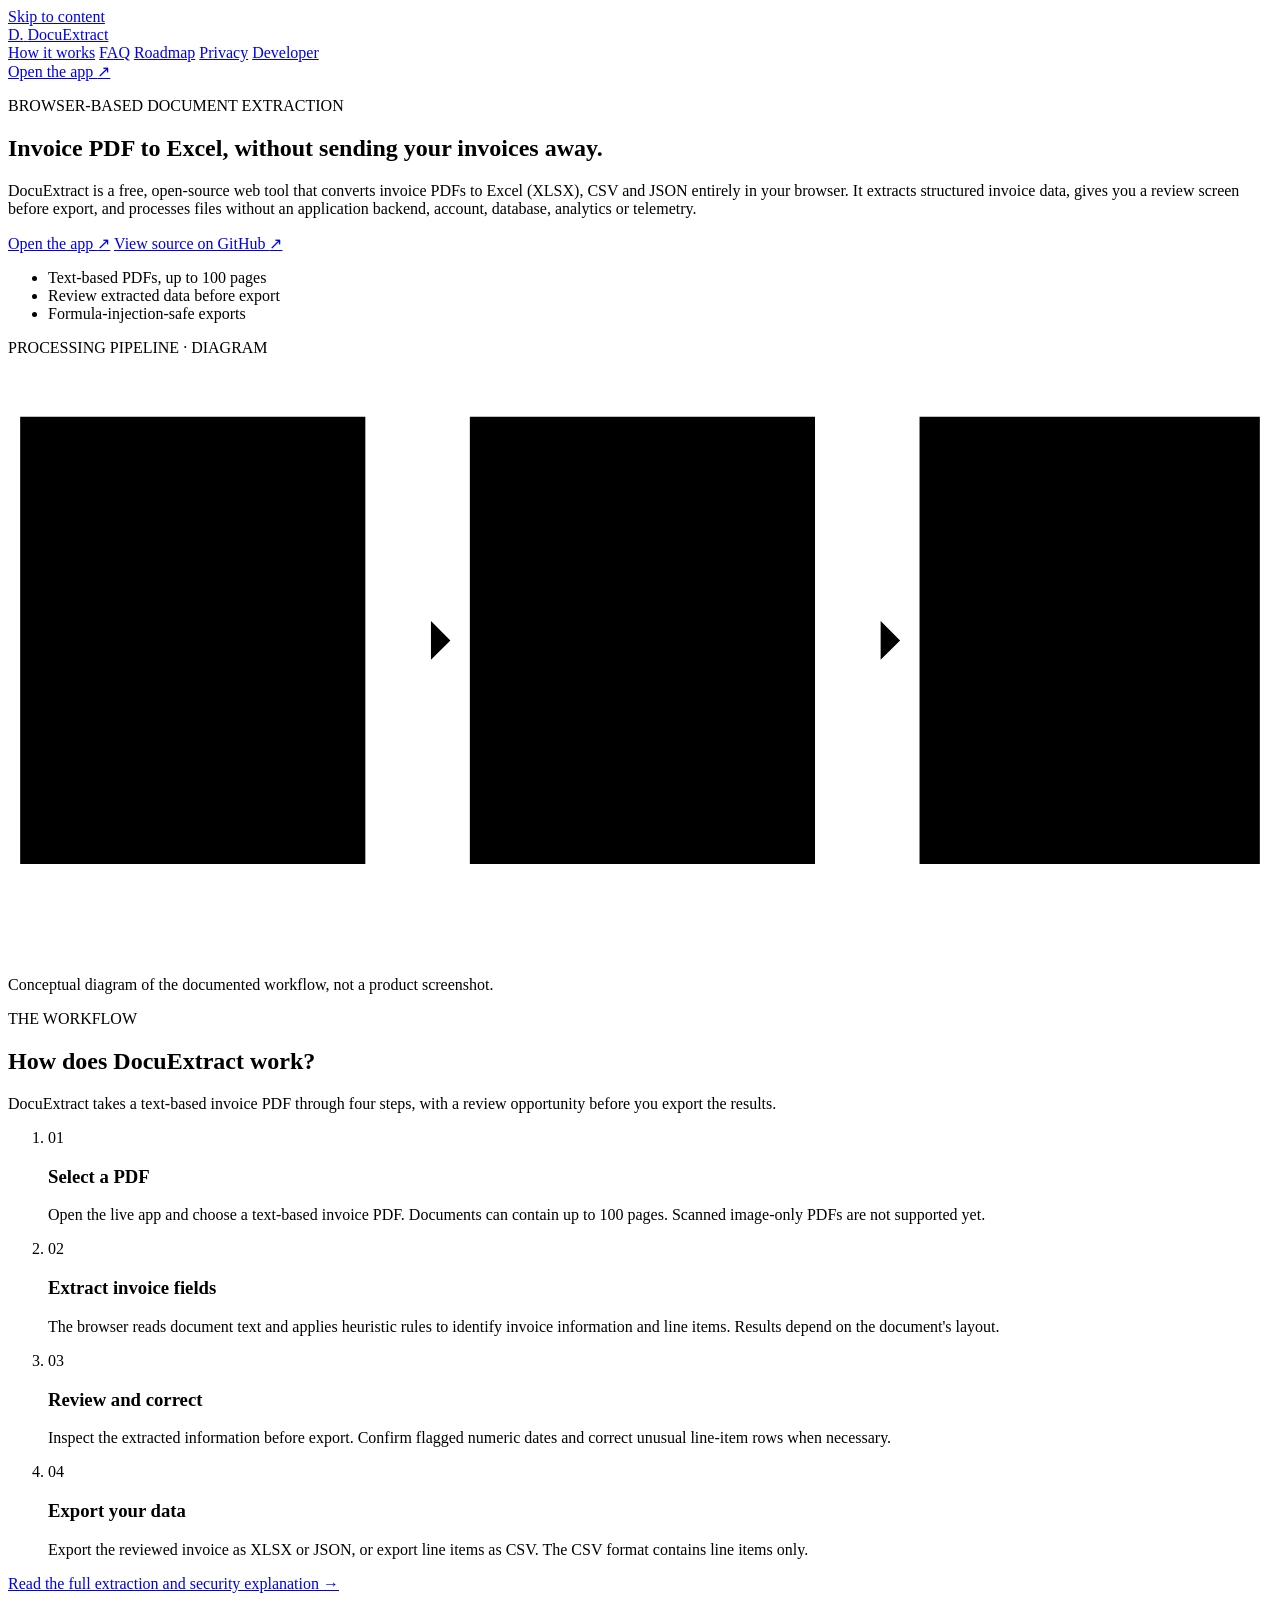
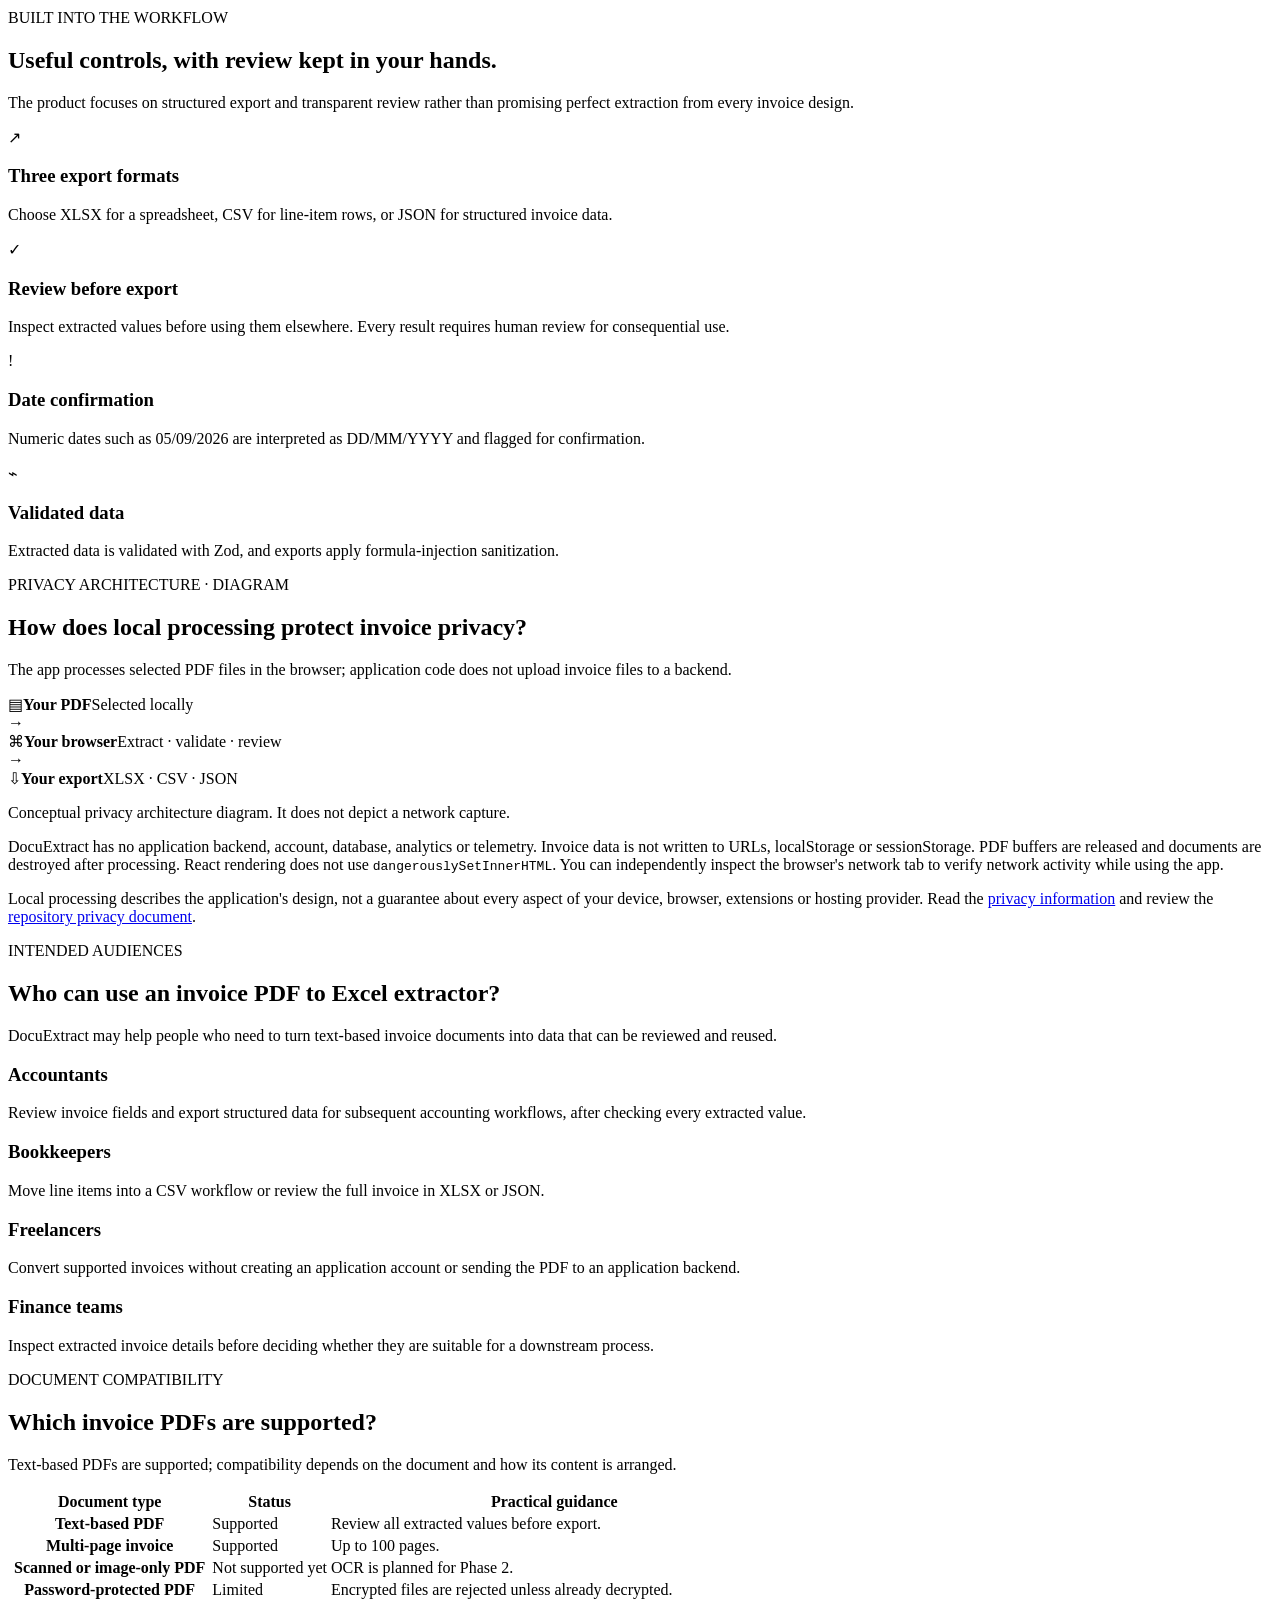
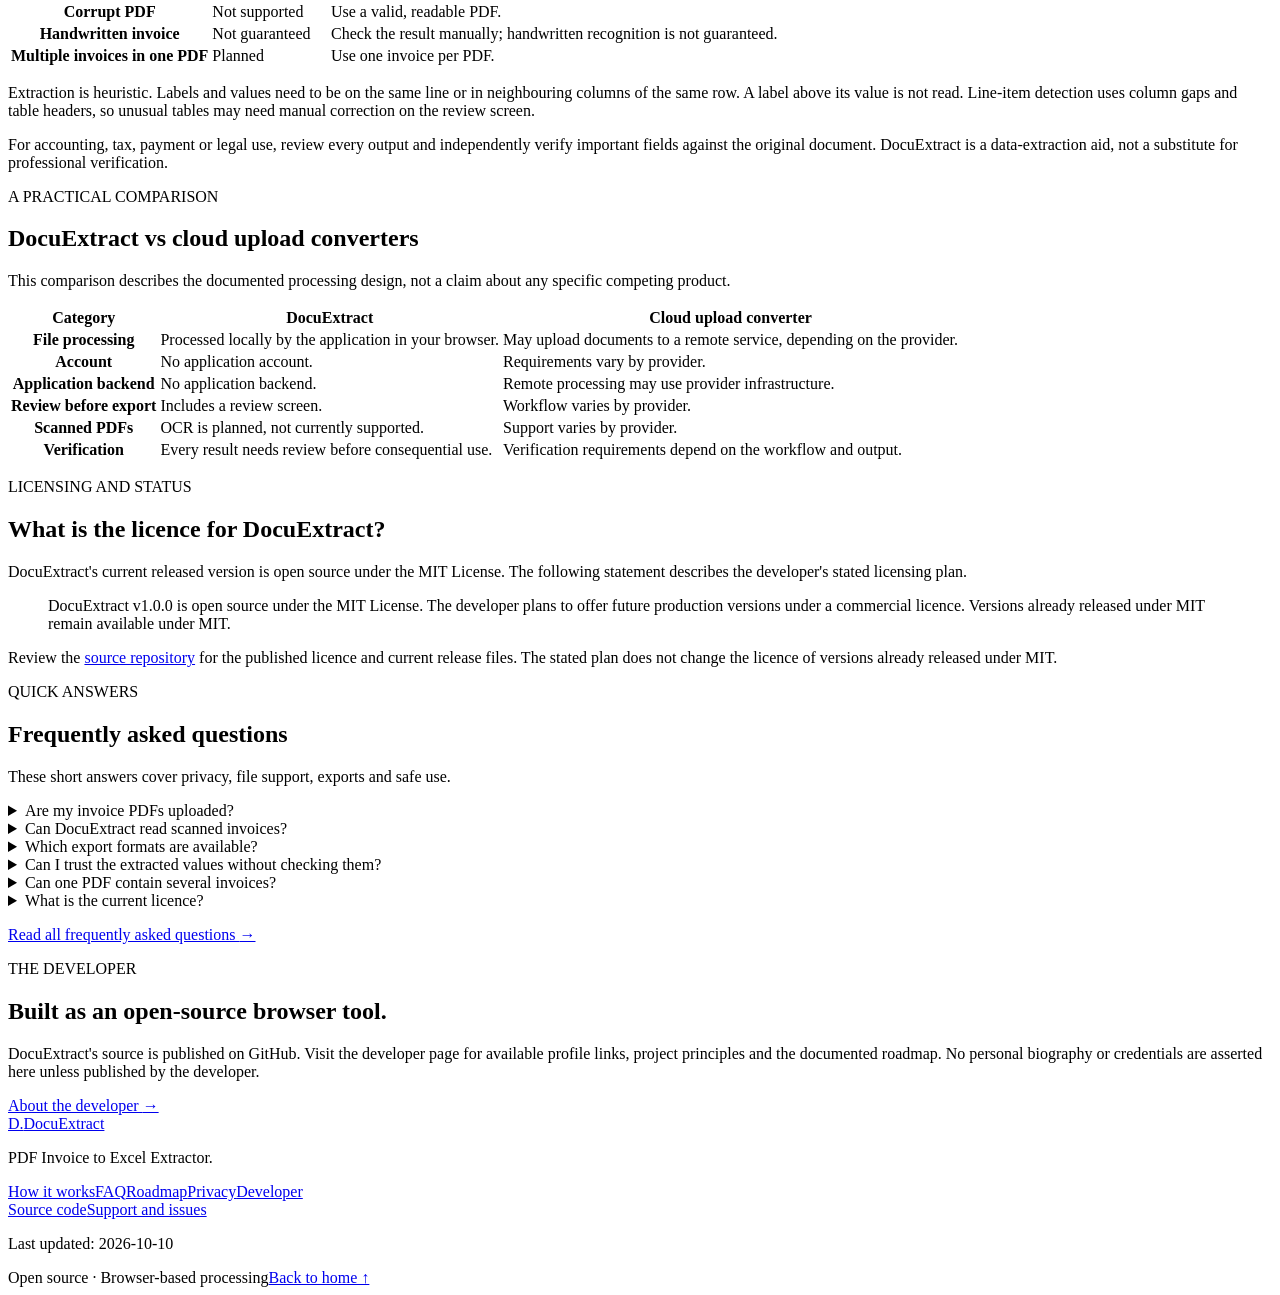
==== index.html @ b3dfef5c "Add index.html for DocuExtract web application This file contains the complete HTML structure for th" ====
<!doctype html>
<html lang="en">
<head>
  <meta charset="utf-8">
  <meta name="viewport" content="width=device-width, initial-scale=1">
  <title>Invoice PDF to Excel Converter | DocuExtract</title>
  <meta name="description" content="Convert invoice PDFs to XLSX, CSV and JSON privately in your browser. Review extracted data before export with DocuExtract.">
  <meta name="robots" content="index,follow,max-image-preview:large,max-snippet:-1">
  <meta name="theme-color" content="#F2EEE3" media="(prefers-color-scheme: light)">
  <meta name="theme-color" content="#1C1B19" media="(prefers-color-scheme: dark)">
  <meta name="referrer" content="strict-origin-when-cross-origin">
  <meta http-equiv="Content-Security-Policy" content="default-src 'none'; img-src 'self'; style-src 'self'; base-uri 'none'; form-action 'none'">
  <link rel="icon" type="image/svg+xml" href="./assets/logo.svg">
  <link rel="stylesheet" href="./assets/styles.css">
  <link rel="canonical" href="https://manayab.github.io/DocuExtract.tech/">
  <meta property="og:type" content="website">
  <meta property="og:title" content="Invoice PDF to Excel Converter | DocuExtract">
  <meta property="og:description" content="Convert invoice PDFs to XLSX, CSV and JSON privately in your browser. Review extracted data before export with DocuExtract.">
  <meta property="og:url" content="https://manayab.github.io/DocuExtract.tech/">
  <meta property="og:image" content="https://manayab.github.io/DocuExtract.tech/assets/social-preview.png">
  <meta property="og:image:width" content="1280">
  <meta property="og:image:height" content="640">
  <meta property="og:image:alt" content="DocuExtract, a browser-based PDF invoice to Excel extractor">
  <meta property="og:site_name" content="DocuExtract">
  <meta property="og:locale" content="en">
  <meta name="twitter:card" content="summary_large_image">
  <meta name="twitter:title" content="Invoice PDF to Excel Converter | DocuExtract">
  <meta name="twitter:description" content="Convert invoice PDFs to XLSX, CSV and JSON privately in your browser. Review extracted data before export with DocuExtract.">
  <meta name="twitter:image" content="https://manayab.github.io/DocuExtract.tech/assets/social-preview.png">
  <meta name="twitter:image:alt" content="DocuExtract, a browser-based PDF invoice to Excel extractor">
  <script type="application/ld+json">
  {
    "@context": "https://schema.org",
    "@graph": [
      {
        "@type": "WebSite",
        "@id": "https://manayab.github.io/DocuExtract.tech/#website",
        "url": "https://manayab.github.io/DocuExtract.tech/",
        "name": "DocuExtract",
        "inLanguage": "en"
      },
      {
        "@type": "WebPage",
        "@id": "https://manayab.github.io/DocuExtract.tech/#webpage",
        "url": "https://manayab.github.io/DocuExtract.tech/",
        "name": "Invoice PDF to Excel Converter | DocuExtract",
        "description": "Convert invoice PDFs to XLSX, CSV and JSON privately in your browser. Review extracted data before export with DocuExtract.",
        "isPartOf": {"@id": "https://manayab.github.io/DocuExtract.tech/#website"},
        "about": {"@id": "https://manayab.github.io/DocuExtract.tech/#software"},
        "breadcrumb": {"@id": "https://manayab.github.io/DocuExtract.tech/#breadcrumbs"},
        "dateModified": "2026-10-10",
        "inLanguage": "en"
      },
      {
        "@type": "BreadcrumbList",
        "@id": "https://manayab.github.io/DocuExtract.tech/#breadcrumbs",
        "itemListElement": [
          {"@type": "ListItem", "position": 1, "name": "Home", "item": "https://manayab.github.io/DocuExtract.tech/"}
        ]
      },
      {
        "@type": "SoftwareApplication",
        "@id": "https://manayab.github.io/DocuExtract.tech/#software",
        "name": "DocuExtract",
        "description": "PDF Invoice to Excel Extractor. Converts invoice PDFs into structured XLSX, CSV and JSON entirely in the browser.",
        "url": "https://manayab.github.io/DocuExtract/",
        "applicationCategory": "BusinessApplication",
        "operatingSystem": "Any",
        "softwareVersion": "1.0.0",
        "license": "https://opensource.org/license/mit/",
        "isAccessibleForFree": true,
        "featureList": [
          "XLSX, CSV and JSON export",
          "Review screen before export",
          "Date-confirmation flags",
          "Zod-validated data",
          "Formula-injection sanitization on exports",
          "Local browser processing without application uploads"
        ]
      }
    ]
  }
  </script>
</head>
<body>
  <a class="skip-link" href="#main">Skip to content</a>
  <header class="site-header">
    <div class="container header-inner">
      <a class="wordmark" href="./" aria-label="DocuExtract home">
        <span class="brand-mark" aria-hidden="true">D.</span>
        <span>DocuExtract</span>
      </a>
      <nav class="main-nav" aria-label="Main navigation">
        <a href="./how-it-works/">How it works</a>
        <a href="./faq/">FAQ</a>
        <a href="./roadmap/">Roadmap</a>
        <a href="./privacy/">Privacy</a>
        <a href="./developer/">Developer</a>
      </nav>
      <a class="button button-small" href="https://manayab.github.io/DocuExtract/" rel="noopener">Open the app <span aria-hidden="true">↗</span></a>
    </div>
  </header>

  <main id="main">
    <section class="hero container">
      <div class="hero-copy">
        <p class="eyebrow">BROWSER-BASED DOCUMENT EXTRACTION</p>
        <h1>Invoice PDF to Excel, without sending your invoices away.</h1>
        <p class="answer-first">DocuExtract is a free, open-source web tool that converts invoice PDFs to Excel (XLSX), CSV and JSON entirely in your browser. It extracts structured invoice data, gives you a review screen before export, and processes files without an application backend, account, database, analytics or telemetry.</p>
        <div class="hero-actions">
          <a class="button" href="https://manayab.github.io/DocuExtract/" rel="noopener">Open the app <span aria-hidden="true">↗</span></a>
          <a class="button button-secondary" href="https://github.com/MANayab/DocuExtract" rel="noopener">View source on GitHub <span aria-hidden="true">↗</span></a>
        </div>
        <ul class="proof-list">
          <li>Text-based PDFs, up to 100 pages</li>
          <li>Review extracted data before export</li>
          <li>Formula-injection-safe exports</li>
        </ul>
      </div>
      <div class="hero-visual">
        <p class="eyebrow">PROCESSING PIPELINE · DIAGRAM</p>
        <svg class="pipeline-diagram" viewBox="0 0 520 240" role="img" aria-labelledby="pipeline-title pipeline-desc">
          <title id="pipeline-title">DocuExtract processing pipeline diagram</title>
          <desc id="pipeline-desc">A document enters local browser processing, moves through extraction and review, and produces XLSX, CSV or JSON files.</desc>
          <rect class="diagram-panel" x="5" y="18" width="142" height="184"/>
          <path class="diagram-page" d="M39 48h53l20 20v78H39z"/>
          <path class="diagram-fold" d="M92 48v21h20"/>
          <path class="diagram-line" d="M51 88h49M51 101h49M51 114h36M51 127h43"/>
          <text class="diagram-label" x="76" y="176" text-anchor="middle">PDF input</text>
          <path class="diagram-arrow" d="M153 110h29m-8-8 8 8-8 8"/>
          <rect class="diagram-panel" x="190" y="18" width="142" height="184"/>
          <rect class="diagram-window" x="210" y="49" width="102" height="72"/>
          <path class="diagram-scan" d="M214 83h94"/>
          <path class="diagram-cell" d="M220 60h18v13h-18zM245 60h18v13h-18zM270 60h18v13h-18zM220 91h18v13h-18zM245 91h18v13h-18zM270 91h18v13h-18z"/>
          <text class="diagram-label" x="261" y="151" text-anchor="middle">Browser extraction</text>
          <text class="diagram-small" x="261" y="169" text-anchor="middle">Review before export</text>
          <path class="diagram-arrow" d="M338 110h29m-8-8 8 8-8 8"/>
          <rect class="diagram-panel" x="375" y="18" width="140" height="184"/>
          <rect class="diagram-sheet" x="396" y="51" width="98" height="72"/>
          <path class="diagram-grid" d="M396 75h98M396 99h98M429 51v72M462 51v72"/>
          <text class="diagram-label" x="445" y="151" text-anchor="middle">Export</text>
          <text class="diagram-small" x="445" y="169" text-anchor="middle">XLSX · CSV · JSON</text>
        </svg>
        <p class="diagram-note">Conceptual diagram of the documented workflow, not a product screenshot.</p>
      </div>
    </section>

    <section class="section container" id="how-it-works">
      <div class="section-heading">
        <p class="eyebrow">THE WORKFLOW</p>
        <h2>How does DocuExtract work?</h2>
        <p>DocuExtract takes a text-based invoice PDF through four steps, with a review opportunity before you export the results.</p>
      </div>
      <ol class="steps">
        <li><span class="step-number">01</span><h3>Select a PDF</h3><p>Open the live app and choose a text-based invoice PDF. Documents can contain up to 100 pages. Scanned image-only PDFs are not supported yet.</p></li>
        <li><span class="step-number">02</span><h3>Extract invoice fields</h3><p>The browser reads document text and applies heuristic rules to identify invoice information and line items. Results depend on the document's layout.</p></li>
        <li><span class="step-number">03</span><h3>Review and correct</h3><p>Inspect the extracted information before export. Confirm flagged numeric dates and correct unusual line-item rows when necessary.</p></li>
        <li><span class="step-number">04</span><h3>Export your data</h3><p>Export the reviewed invoice as XLSX or JSON, or export line items as CSV. The CSV format contains line items only.</p></li>
      </ol>
      <p><a class="text-link" href="./how-it-works/">Read the full extraction and security explanation <span aria-hidden="true">→</span></a></p>
    </section>

    <section class="section section-tint">
      <div class="container">
        <div class="section-heading">
          <p class="eyebrow">BUILT INTO THE WORKFLOW</p>
          <h2>Useful controls, with review kept in your hands.</h2>
          <p>The product focuses on structured export and transparent review rather than promising perfect extraction from every invoice design.</p>
        </div>
        <div class="feature-grid">
          <article class="feature-card"><span class="feature-symbol" aria-hidden="true">↗</span><h3>Three export formats</h3><p>Choose XLSX for a spreadsheet, CSV for line-item rows, or JSON for structured invoice data.</p></article>
          <article class="feature-card"><span class="feature-symbol" aria-hidden="true">✓</span><h3>Review before export</h3><p>Inspect extracted values before using them elsewhere. Every result requires human review for consequential use.</p></article>
          <article class="feature-card"><span class="feature-symbol" aria-hidden="true">!</span><h3>Date confirmation</h3><p>Numeric dates such as 05/09/2026 are interpreted as DD/MM/YYYY and flagged for confirmation.</p></article>
          <article class="feature-card"><span class="feature-symbol" aria-hidden="true">⌁</span><h3>Validated data</h3><p>Extracted data is validated with Zod, and exports apply formula-injection sanitization.</p></article>
        </div>
      </div>
    </section>

    <section class="section container" id="privacy-design">
      <div class="section-heading">
        <p class="eyebrow">PRIVACY ARCHITECTURE · DIAGRAM</p>
        <h2>How does local processing protect invoice privacy?</h2>
        <p>The app processes selected PDF files in the browser; application code does not upload invoice files to a backend.</p>
      </div>
      <div class="privacy-diagram">
        <div class="privacy-node"><span class="node-icon" aria-hidden="true">▤</span><strong>Your PDF</strong><span>Selected locally</span></div>
        <span class="privacy-connector" aria-hidden="true">→</span>
        <div class="privacy-node privacy-node-main"><span class="node-icon" aria-hidden="true">⌘</span><strong>Your browser</strong><span>Extract · validate · review</span></div>
        <span class="privacy-connector" aria-hidden="true">→</span>
        <div class="privacy-node"><span class="node-icon" aria-hidden="true">⇩</span><strong>Your export</strong><span>XLSX · CSV · JSON</span></div>
      </div>
      <p class="diagram-note">Conceptual privacy architecture diagram. It does not depict a network capture.</p>
      <p>DocuExtract has no application backend, account, database, analytics or telemetry. Invoice data is not written to URLs, localStorage or sessionStorage. PDF buffers are released and documents are destroyed after processing. React rendering does not use <code>dangerouslySetInnerHTML</code>. You can independently inspect the browser's network tab to verify network activity while using the app.</p>
      <p>Local processing describes the application's design, not a guarantee about every aspect of your device, browser, extensions or hosting provider. Read the <a href="./privacy/">privacy information</a> and review the <a href="https://github.com/MANayab/DocuExtract/blob/main/PRIVACY.md" rel="noopener">repository privacy document</a>.</p>
    </section>

    <section class="section section-tint">
      <div class="container">
        <div class="section-heading">
          <p class="eyebrow">INTENDED AUDIENCES</p>
          <h2>Who can use an invoice PDF to Excel extractor?</h2>
          <p>DocuExtract may help people who need to turn text-based invoice documents into data that can be reviewed and reused.</p>
        </div>
        <div class="audience-grid">
          <article><h3>Accountants</h3><p>Review invoice fields and export structured data for subsequent accounting workflows, after checking every extracted value.</p></article>
          <article><h3>Bookkeepers</h3><p>Move line items into a CSV workflow or review the full invoice in XLSX or JSON.</p></article>
          <article><h3>Freelancers</h3><p>Convert supported invoices without creating an application account or sending the PDF to an application backend.</p></article>
          <article><h3>Finance teams</h3><p>Inspect extracted invoice details before deciding whether they are suitable for a downstream process.</p></article>
        </div>
      </div>
    </section>

    <section class="section container">
      <div class="section-heading">
        <p class="eyebrow">DOCUMENT COMPATIBILITY</p>
        <h2>Which invoice PDFs are supported?</h2>
        <p>Text-based PDFs are supported; compatibility depends on the document and how its content is arranged.</p>
      </div>
      <div class="table-wrap">
        <table>
          <thead><tr><th scope="col">Document type</th><th scope="col">Status</th><th scope="col">Practical guidance</th></tr></thead>
          <tbody>
            <tr><th scope="row">Text-based PDF</th><td><span class="status status-yes">Supported</span></td><td>Review all extracted values before export.</td></tr>
            <tr><th scope="row">Multi-page invoice</th><td><span class="status status-yes">Supported</span></td><td>Up to 100 pages.</td></tr>
            <tr><th scope="row">Scanned or image-only PDF</th><td><span class="status status-planned">Not supported yet</span></td><td>OCR is planned for Phase 2.</td></tr>
            <tr><th scope="row">Password-protected PDF</th><td><span class="status status-limited">Limited</span></td><td>Encrypted files are rejected unless already decrypted.</td></tr>
            <tr><th scope="row">Corrupt PDF</th><td><span class="status status-no">Not supported</span></td><td>Use a valid, readable PDF.</td></tr>
            <tr><th scope="row">Handwritten invoice</th><td><span class="status status-limited">Not guaranteed</span></td><td>Check the result manually; handwritten recognition is not guaranteed.</td></tr>
            <tr><th scope="row">Multiple invoices in one PDF</th><td><span class="status status-planned">Planned</span></td><td>Use one invoice per PDF.</td></tr>
          </tbody>
        </table>
      </div>
      <p>Extraction is heuristic. Labels and values need to be on the same line or in neighbouring columns of the same row. A label above its value is not read. Line-item detection uses column gaps and table headers, so unusual tables may need manual correction on the review screen.</p>
      <p>For accounting, tax, payment or legal use, review every output and independently verify important fields against the original document. DocuExtract is a data-extraction aid, not a substitute for professional verification.</p>
    </section>

    <section class="section container">
      <div class="section-heading">
        <p class="eyebrow">A PRACTICAL COMPARISON</p>
        <h2>DocuExtract vs cloud upload converters</h2>
        <p>This comparison describes the documented processing design, not a claim about any specific competing product.</p>
      </div>
      <div class="table-wrap">
        <table>
          <thead><tr><th scope="col">Category</th><th scope="col">DocuExtract</th><th scope="col">Cloud upload converter</th></tr></thead>
          <tbody>
            <tr><th scope="row">File processing</th><td>Processed locally by the application in your browser.</td><td>May upload documents to a remote service, depending on the provider.</td></tr>
            <tr><th scope="row">Account</th><td>No application account.</td><td>Requirements vary by provider.</td></tr>
            <tr><th scope="row">Application backend</th><td>No application backend.</td><td>Remote processing may use provider infrastructure.</td></tr>
            <tr><th scope="row">Review before export</th><td>Includes a review screen.</td><td>Workflow varies by provider.</td></tr>
            <tr><th scope="row">Scanned PDFs</th><td>OCR is planned, not currently supported.</td><td>Support varies by provider.</td></tr>
            <tr><th scope="row">Verification</th><td>Every result needs review before consequential use.</td><td>Verification requirements depend on the workflow and output.</td></tr>
          </tbody>
        </table>
      </div>
    </section>

    <section class="section section-tint">
      <div class="container">
        <div class="section-heading">
          <p class="eyebrow">LICENSING AND STATUS</p>
          <h2>What is the licence for DocuExtract?</h2>
          <p>DocuExtract's current released version is open source under the MIT License. The following statement describes the developer's stated licensing plan.</p>
        </div>
        <blockquote class="license-statement">DocuExtract v1.0.0 is open source under the MIT License. The developer plans to offer future production versions under a commercial licence. Versions already released under MIT remain available under MIT.</blockquote>
        <p>Review the <a href="https://github.com/MANayab/DocuExtract" rel="noopener">source repository</a> for the published licence and current release files. The stated plan does not change the licence of versions already released under MIT.</p>
      </div>
    </section>

    <section class="section container">
      <div class="section-heading">
        <p class="eyebrow">QUICK ANSWERS</p>
        <h2>Frequently asked questions</h2>
        <p>These short answers cover privacy, file support, exports and safe use.</p>
      </div>
      <div class="faq-excerpt">
        <details><summary>Are my invoice PDFs uploaded?</summary><p>Application code processes invoice files locally in your browser and does not upload them to an application backend. You can inspect the browser's network tab to verify network activity.</p></details>
        <details><summary>Can DocuExtract read scanned invoices?</summary><p>Not yet. Scanned and image-only PDFs require OCR, which is planned for Phase 2 and is not a current feature.</p></details>
        <details><summary>Which export formats are available?</summary><p>DocuExtract exports XLSX, CSV and JSON. CSV contains line items only; XLSX and JSON contain the full invoice.</p></details>
        <details><summary>Can I trust the extracted values without checking them?</summary><p>No. Extraction is heuristic, and every output must be reviewed before accounting, tax, payment or legal use.</p></details>
        <details><summary>Can one PDF contain several invoices?</summary><p>The current workflow supports one invoice per PDF. Multiple invoices per PDF are planned for Phase 2.</p></details>
        <details><summary>What is the current licence?</summary><p>DocuExtract v1.0.0 is open source under the MIT License. The developer plans to offer future production versions under a commercial licence. Versions already released under MIT remain available under MIT.</p></details>
      </div>
      <p><a class="text-link" href="./faq/">Read all frequently asked questions <span aria-hidden="true">→</span></a></p>
    </section>

    <section class="section developer-teaser">
      <div class="container teaser-inner">
        <div>
          <p class="eyebrow">THE DEVELOPER</p>
          <h2>Built as an open-source browser tool.</h2>
          <p>DocuExtract's source is published on GitHub. Visit the developer page for available profile links, project principles and the documented roadmap. No personal biography or credentials are asserted here unless published by the developer.</p>
        </div>
        <a class="button button-secondary" href="./developer/">About the developer <span aria-hidden="true">→</span></a>
      </div>
    </section>
  </main>

  <footer class="site-footer">
    <div class="container footer-grid">
      <div><a class="wordmark" href="./"><span class="brand-mark" aria-hidden="true">D.</span><span>DocuExtract</span></a><p>PDF Invoice to Excel Extractor.</p></div>
      <nav aria-label="Footer navigation"><a href="./how-it-works/">How it works</a><a href="./faq/">FAQ</a><a href="./roadmap/">Roadmap</a><a href="./privacy/">Privacy</a><a href="./developer/">Developer</a></nav>
      <div><a href="https://github.com/MANayab/DocuExtract" rel="noopener">Source code</a><a href="https://github.com/MANayab/DocuExtract/issues" rel="noopener">Support and issues</a><p class="last-updated">Last updated: 2026-10-10</p></div>
    </div>
    <div class="container footer-bottom"><span>Open source · Browser-based processing</span><a href="./">Back to home ↑</a></div>
  </footer>
</body>
</html>
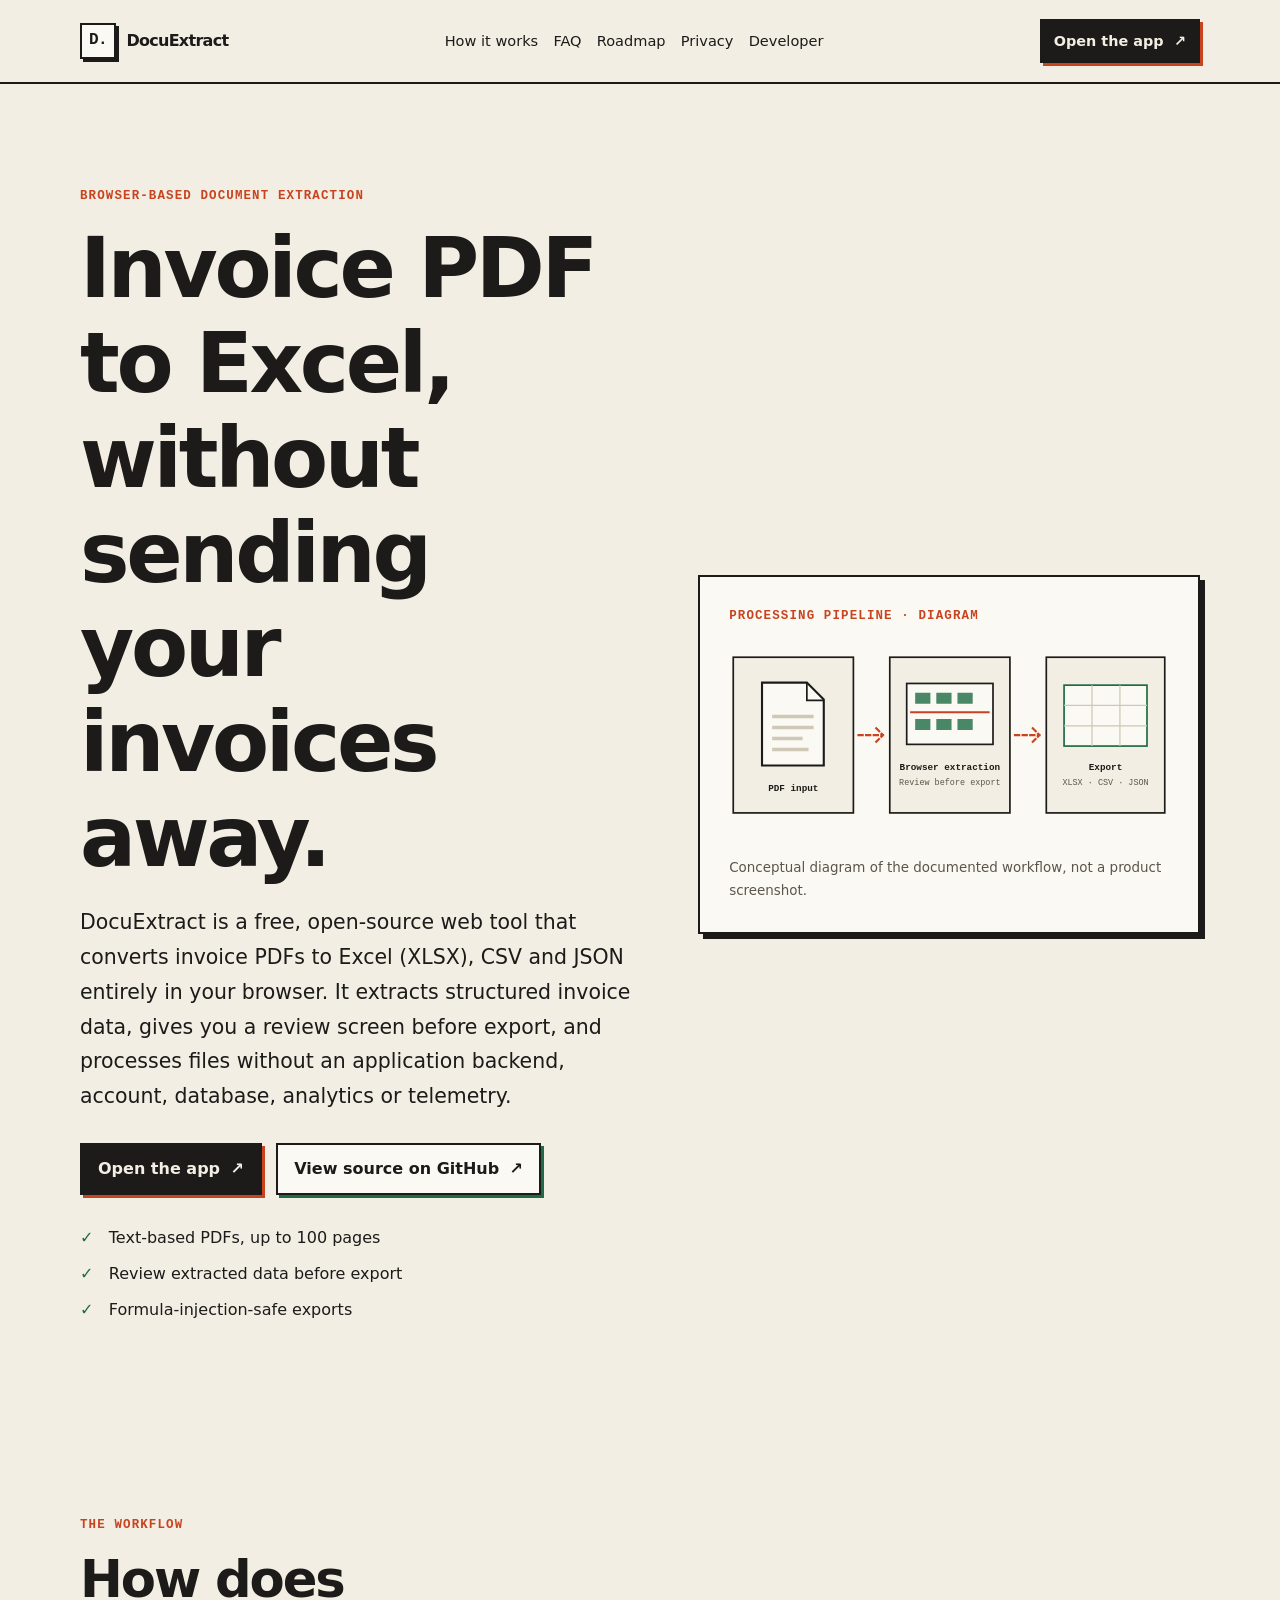
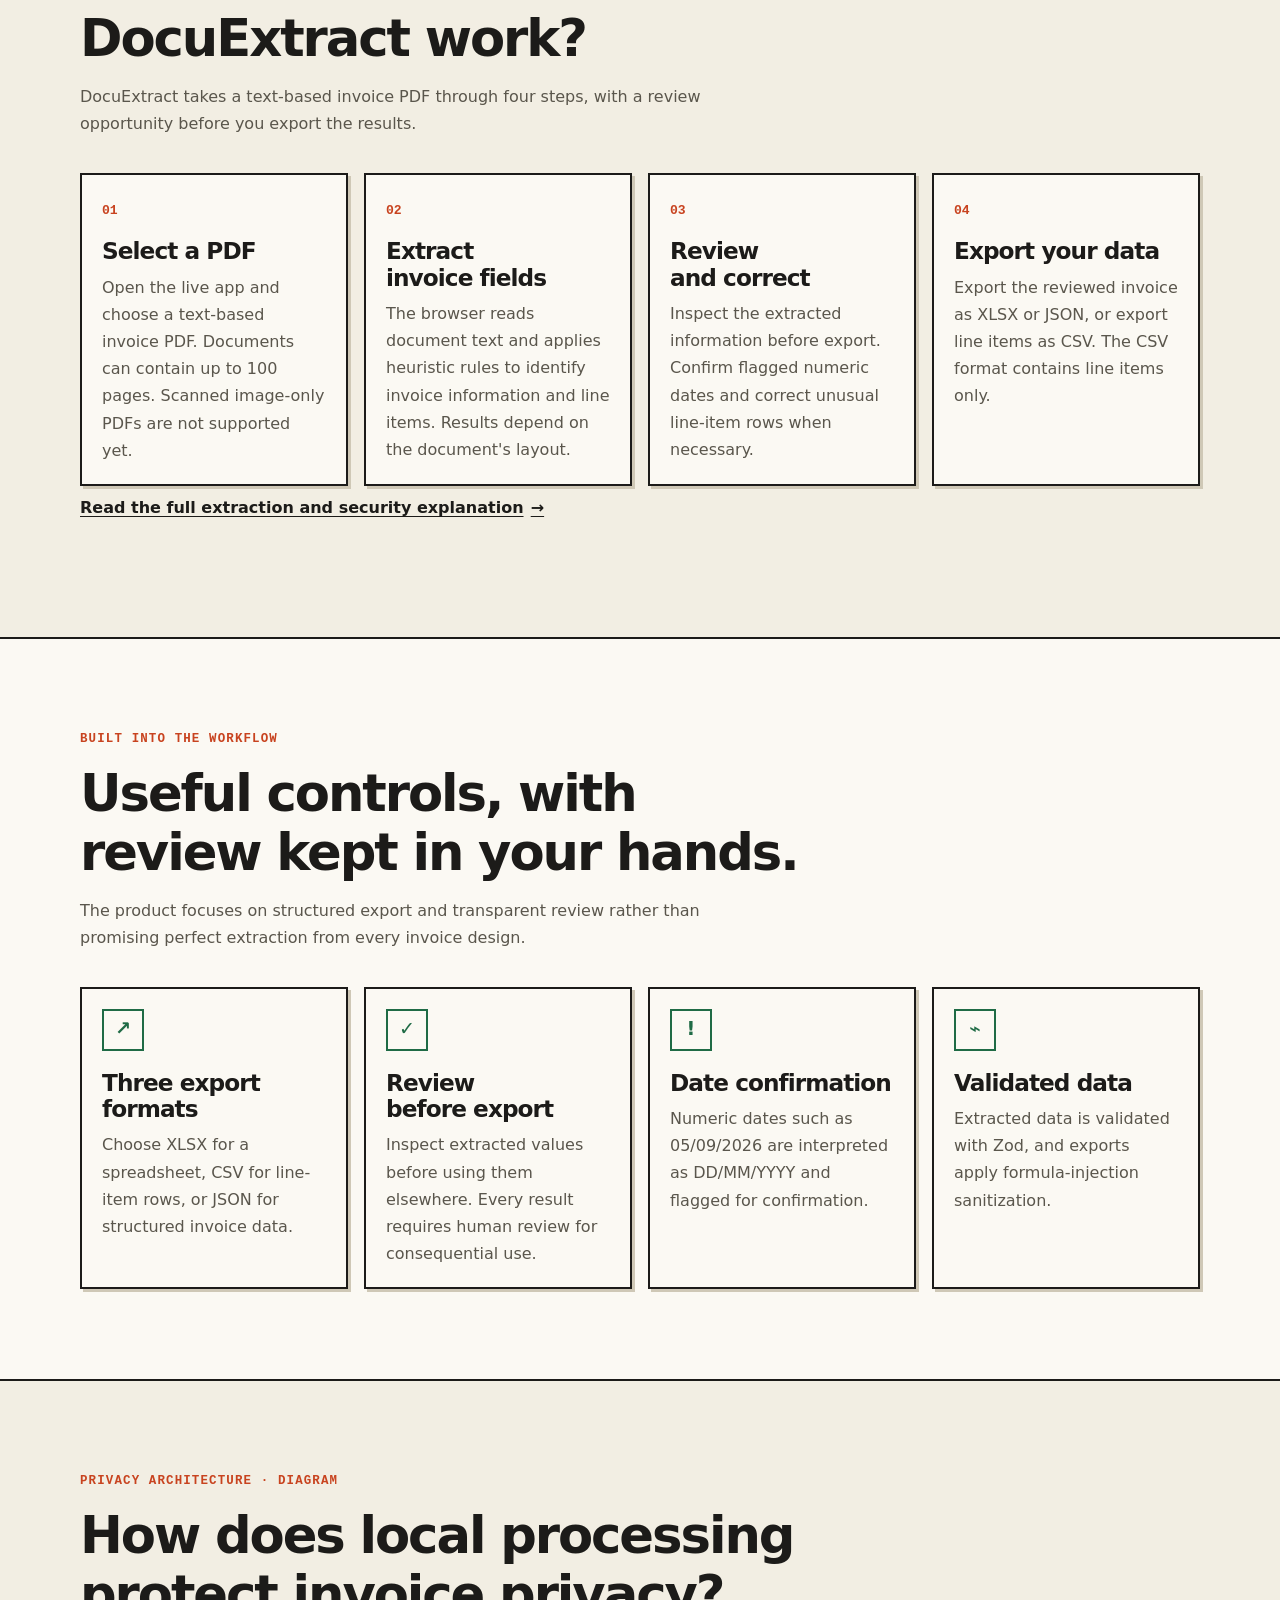
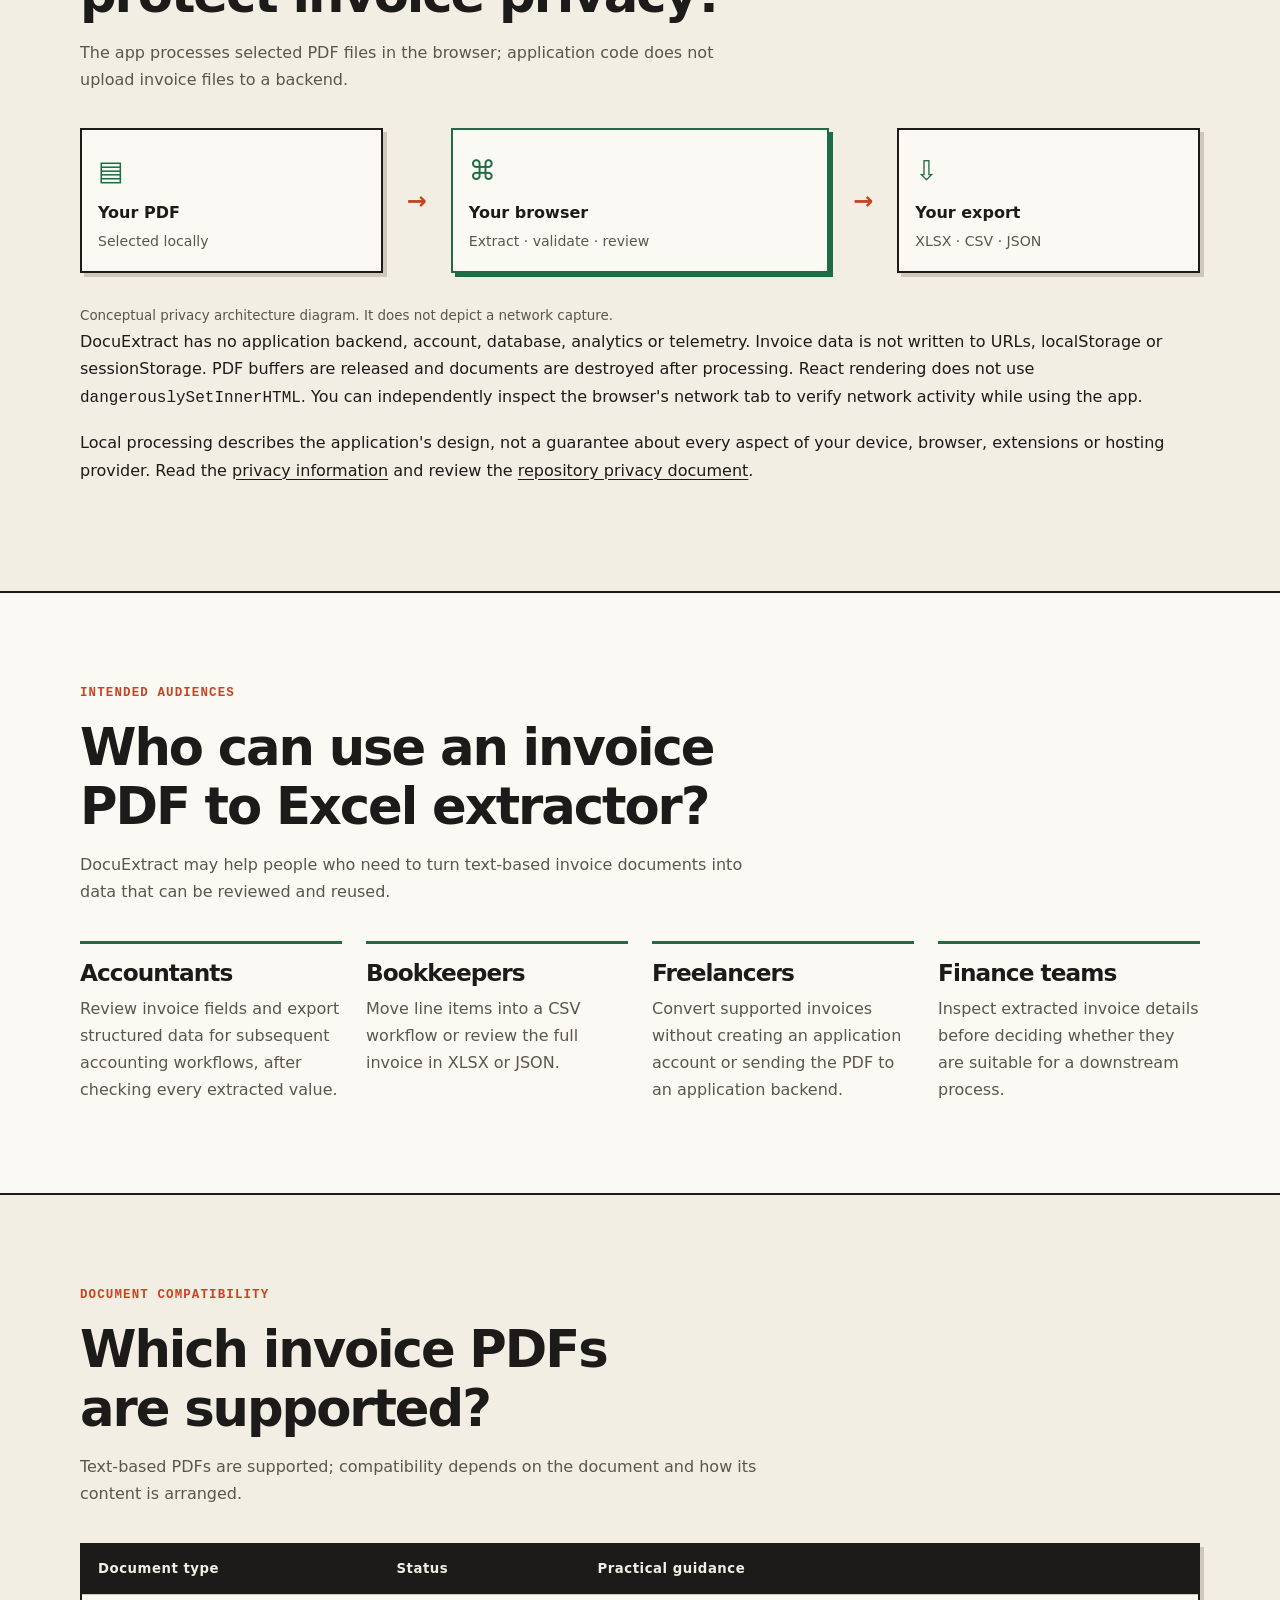
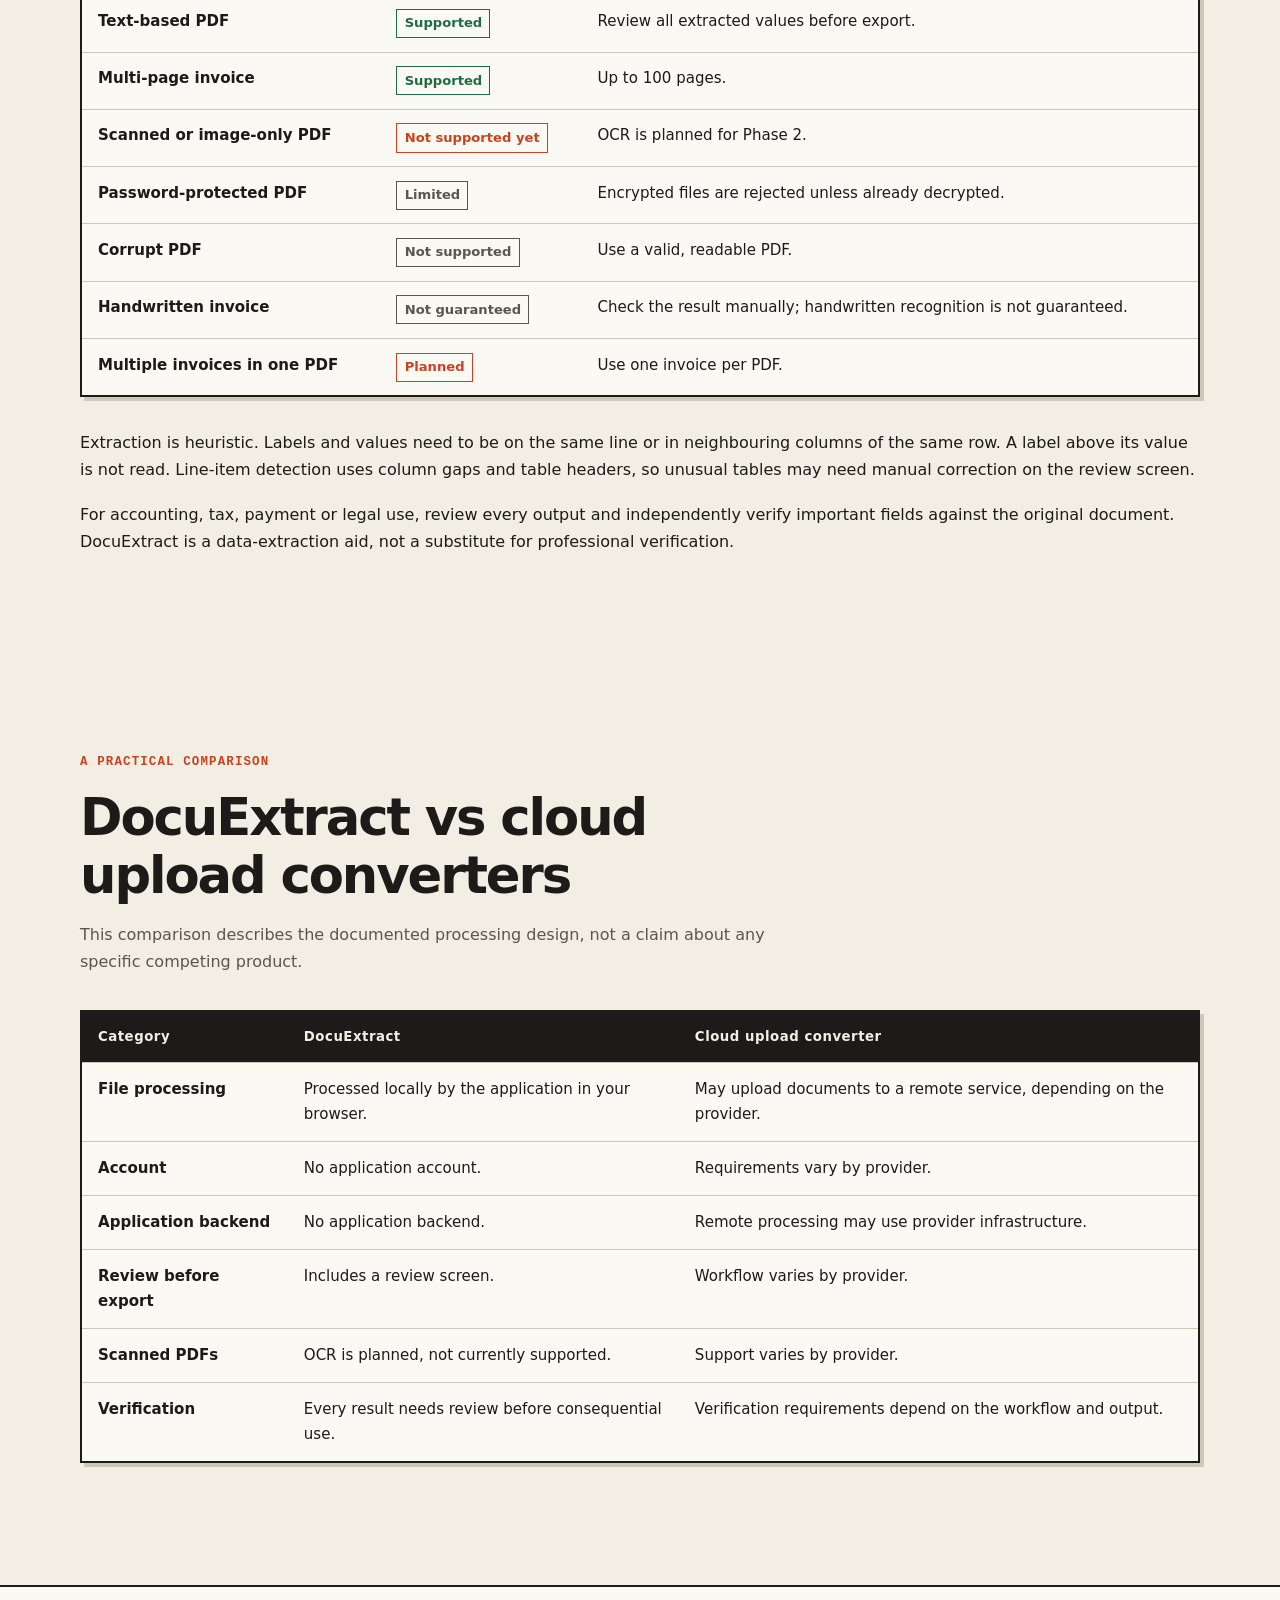
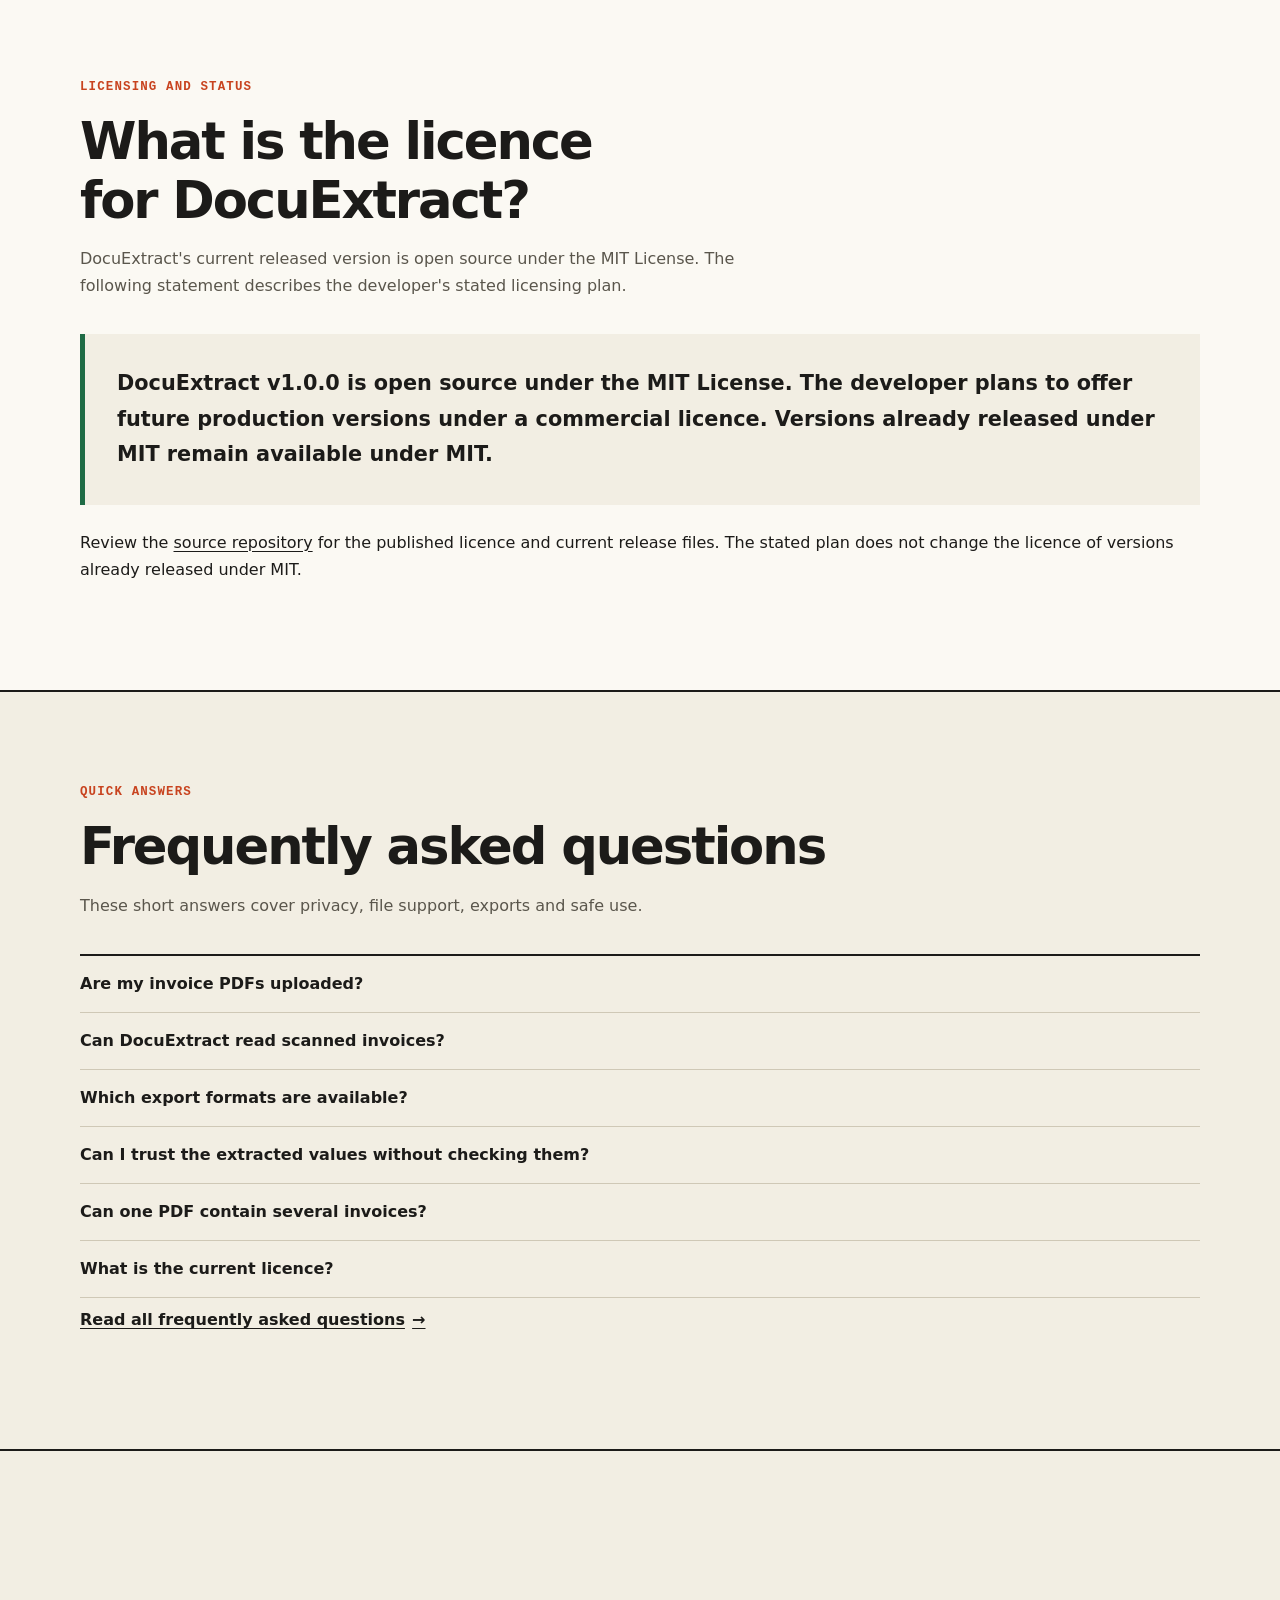
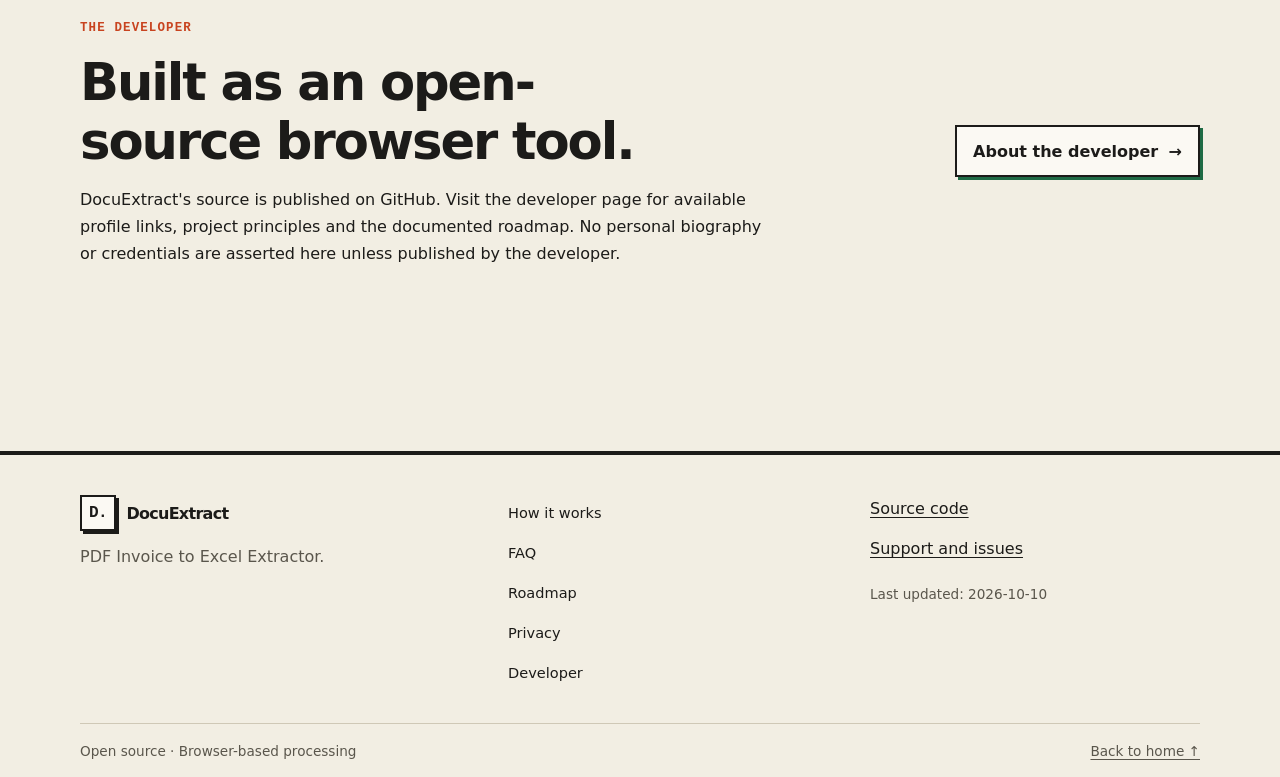
==== commit ec2ea41c: "Add Google site verification meta tag Added Google site verification meta tag for SEO." ====
--- a/index.html
+++ b/index.html
@@ -3,6 +3,7 @@
 <head>
   <meta charset="utf-8">
   <meta name="viewport" content="width=device-width, initial-scale=1">
+  <meta name="google-site-verification" content="LG9hgW4y64yMzHTyEO7wEkTWzpy2BdXJJF6ilYaGp9U" />
   <title>Invoice PDF to Excel Converter | DocuExtract</title>
   <meta name="description" content="Convert invoice PDFs to XLSX, CSV and JSON privately in your browser. Review extracted data before export with DocuExtract.">
   <meta name="robots" content="index,follow,max-image-preview:large,max-snippet:-1">
--- a/assets/styles.css
+++ b/assets/styles.css
@@ -0,0 +1,209 @@
+:root {
+  color-scheme: light dark;
+  --paper: #F2EEE3;
+  --surface: #FBF9F3;
+  --ink: #1C1B19;
+  --accent: #C8431F;
+  --green: #1F6B45;
+  --muted: #5A564C;
+  --line: #CFC8B6;
+  --shadow: 5px 5px 0 var(--ink);
+  --content: 1120px;
+  --gutter: clamp(1.15rem, 4vw, 3rem);
+  --body: clamp(1rem, 1.2vw, 1.1rem);
+}
+@media (prefers-color-scheme: dark) {
+  :root {
+    --paper: #1C1B19;
+    --surface: #27251F;
+    --ink: #F2EEE3;
+    --accent: #F08A68;
+    --green: #83C6A1;
+    --muted: #C9C2B3;
+    --line: #5A564C;
+    --shadow: 5px 5px 0 #090908;
+  }
+}
+* { box-sizing: border-box; }
+html { scroll-behavior: smooth; scroll-padding-top: 5rem; }
+body {
+  margin: 0;
+  background: var(--paper);
+  color: var(--ink);
+  font-family: ui-sans-serif, system-ui, -apple-system, BlinkMacSystemFont, "Segoe UI", sans-serif;
+  font-size: var(--body);
+  line-height: 1.7;
+  text-rendering: optimizeLegibility;
+}
+img, svg { max-width: 100%; }
+a { color: inherit; text-underline-offset: .2em; text-decoration-thickness: .08em; }
+a:hover { color: var(--accent); }
+a:focus-visible, button:focus-visible, summary:focus-visible {
+  outline: 3px solid var(--accent);
+  outline-offset: 4px;
+  border-radius: 2px;
+}
+button, summary, a { -webkit-tap-highlight-color: transparent; }
+.container { width: min(var(--content), calc(100% - var(--gutter) * 2)); margin-inline: auto; }
+.skip-link {
+  position: fixed; z-index: 100; top: .75rem; left: .75rem;
+  padding: .7rem 1rem; background: var(--ink); color: var(--paper);
+  transform: translateY(-160%);
+}
+.skip-link:focus { transform: translateY(0); }
+.site-header { border-bottom: 2px solid var(--ink); }
+.header-inner {
+  min-height: 82px; display: flex; align-items: center; justify-content: space-between;
+  gap: 1.25rem; flex-wrap: wrap; padding-block: .8rem;
+}
+.wordmark { display: inline-flex; align-items: center; gap: .65rem; text-decoration: none; font-weight: 850; letter-spacing: -.045em; }
+.brand-mark {
+  display: inline-grid; place-items: center; width: 36px; height: 36px;
+  border: 2px solid var(--ink); background: var(--surface); box-shadow: 3px 3px 0 var(--ink);
+  font-family: ui-monospace, SFMono-Regular, Consolas, monospace; font-size: 1rem;
+}
+.main-nav { display: flex; flex-wrap: wrap; gap: .3rem .95rem; align-items: center; }
+.main-nav a, .site-footer nav a { display: inline-flex; align-items: center; min-height: 44px; text-decoration: none; font-size: .91rem; }
+.main-nav a:hover, .site-footer nav a:hover { text-decoration: underline; }
+.button {
+  display: inline-flex; align-items: center; justify-content: center; gap: .65rem;
+  min-height: 48px; padding: .65rem 1rem; border: 2px solid var(--ink);
+  background: var(--ink); color: var(--paper); box-shadow: 3px 3px 0 var(--accent);
+  text-decoration: none; font-weight: 750; transition: transform .16s ease, box-shadow .16s ease;
+}
+.button:hover { color: var(--paper); transform: translate(-2px, -2px); box-shadow: 5px 5px 0 var(--accent); }
+.button:active { transform: translate(1px, 1px); box-shadow: 1px 1px 0 var(--accent); }
+.button-small { min-height: 44px; padding: .45rem .75rem; font-size: .9rem; }
+.button-secondary { background: var(--surface); color: var(--ink); box-shadow: 3px 3px 0 var(--green); }
+.button-secondary:hover { color: var(--ink); box-shadow: 5px 5px 0 var(--green); }
+.hero { display: grid; grid-template-columns: minmax(0, 1.05fr) minmax(300px, .95fr); gap: clamp(2rem, 5vw, 5rem); align-items: center; padding-block: clamp(3rem, 8vw, 7rem); }
+.eyebrow {
+  margin: 0 0 .9rem; color: var(--accent); font-family: ui-monospace, SFMono-Regular, Consolas, monospace;
+  font-size: .78rem; font-weight: 800; letter-spacing: .09em; text-transform: uppercase;
+}
+h1, h2, h3 { line-height: 1.14; letter-spacing: -.04em; text-wrap: balance; }
+h1 { margin: 0 0 1.2rem; font-size: clamp(2.8rem, 6.5vw, 5.8rem); max-width: 13ch; }
+h2 { margin: 0 0 1rem; font-size: clamp(2rem, 4vw, 3.3rem); }
+h3 { margin: 0 0 .55rem; font-size: clamp(1.2rem, 2vw, 1.45rem); }
+p { margin: 0 0 1.1rem; }
+.answer-first { max-width: 65ch; font-size: clamp(1.08rem, 1.6vw, 1.28rem); }
+.hero-actions { display: flex; flex-wrap: wrap; gap: .9rem; margin-block: 1.8rem; }
+.proof-list { list-style: none; padding: 0; margin: 1.8rem 0 0; display: grid; gap: .55rem; }
+.proof-list li { position: relative; padding-left: 1.8rem; }
+.proof-list li::before { content: "✓"; position: absolute; left: 0; color: var(--green); font-weight: 900; }
+.hero-visual { min-width: 0; border: 2px solid var(--ink); padding: clamp(1rem, 3vw, 1.8rem); background: var(--surface); box-shadow: var(--shadow); }
+.pipeline-diagram { display: block; width: 100%; height: auto; }
+.diagram-panel { fill: var(--paper); stroke: var(--ink); stroke-width: 2; }
+.diagram-page { fill: var(--surface); stroke: var(--ink); stroke-width: 2.5; }
+.diagram-fold { fill: none; stroke: var(--ink); stroke-width: 2; }
+.diagram-line { fill: none; stroke: var(--line); stroke-width: 4; }
+.diagram-arrow { fill: none; stroke: var(--accent); stroke-width: 2.5; stroke-linecap: square; stroke-dasharray: 5 4; animation: flow-dashes 1.8s linear infinite; }
+.diagram-window { fill: var(--surface); stroke: var(--ink); stroke-width: 2; }
+.diagram-scan { stroke: var(--accent); stroke-width: 2.5; animation: scan 2.8s ease-in-out infinite; transform-origin: center; }
+.diagram-cell { fill: var(--green); opacity: .8; animation: cells 2.8s ease-in-out infinite alternate; }
+.diagram-label { fill: var(--ink); font: 700 11px ui-monospace, monospace; }
+.diagram-small { fill: var(--muted); font: 10px ui-monospace, monospace; }
+.diagram-sheet { fill: var(--surface); stroke: var(--green); stroke-width: 2; }
+.diagram-grid { stroke: var(--line); stroke-width: 1.5; fill: none; }
+.diagram-note { margin: .8rem 0 0; color: var(--muted); font-size: .84rem; }
+@keyframes flow-dashes { to { stroke-dashoffset: -18; } }
+@keyframes scan { 0%, 100% { opacity: .45; transform: translateY(-14px); } 50% { opacity: 1; transform: translateY(14px); } }
+@keyframes cells { from { opacity: .25; } to { opacity: .95; } }
+.section { padding-block: clamp(3.5rem, 7vw, 6.5rem); }
+.section-tint { background: var(--surface); border-block: 2px solid var(--ink); }
+.section-heading { max-width: 760px; margin-bottom: 2.2rem; }
+.section-heading > p:last-child { max-width: 68ch; color: var(--muted); }
+.steps { list-style: none; padding: 0; margin: 0; display: grid; grid-template-columns: repeat(4, minmax(0, 1fr)); gap: 1rem; counter-reset: step; }
+.steps li { border: 2px solid var(--ink); padding: 1.25rem; background: var(--surface); box-shadow: 3px 3px 0 var(--line); }
+.step-number { display: inline-block; margin-bottom: 1.3rem; color: var(--accent); font: 800 .82rem ui-monospace, monospace; }
+.steps p, .feature-card p, .audience-grid p { margin-bottom: 0; color: var(--muted); }
+.text-link { display: inline-flex; min-height: 44px; align-items: center; gap: .45rem; font-weight: 750; }
+.feature-grid { display: grid; grid-template-columns: repeat(4, minmax(0, 1fr)); gap: 1rem; }
+.feature-card { padding: 1.25rem; border: 2px solid var(--ink); box-shadow: 3px 3px 0 var(--line); }
+.feature-symbol { display: grid; place-items: center; width: 42px; height: 42px; margin-bottom: 1.2rem; border: 2px solid var(--green); color: var(--green); font-weight: 900; font-size: 1.2rem; }
+.privacy-diagram { display: grid; grid-template-columns: 1fr auto 1.25fr auto 1fr; gap: clamp(.4rem, 2vw, 1.5rem); align-items: center; margin-block: 2rem; }
+.privacy-node { display: flex; flex-direction: column; align-items: flex-start; gap: .25rem; min-height: 145px; justify-content: center; padding: 1rem; border: 2px solid var(--ink); background: var(--surface); box-shadow: 4px 4px 0 var(--line); }
+.privacy-node-main { border-color: var(--green); box-shadow: 4px 4px 0 var(--green); }
+.node-icon { font-size: 1.7rem; color: var(--green); }
+.privacy-node span:last-child { color: var(--muted); font-size: .88rem; }
+.privacy-connector { color: var(--accent); font-weight: 900; font-size: 1.5rem; }
+.audience-grid { display: grid; grid-template-columns: repeat(4, minmax(0, 1fr)); gap: 1.5rem; }
+.audience-grid article { border-top: 3px solid var(--green); padding-top: 1rem; }
+.table-wrap { width: 100%; overflow-x: auto; border: 2px solid var(--ink); box-shadow: 4px 4px 0 var(--line); margin-block: 1.5rem 2rem; }
+table { width: 100%; border-collapse: collapse; text-align: left; background: var(--surface); font-size: .94rem; }
+th, td { padding: .85rem 1rem; border-bottom: 1px solid var(--line); vertical-align: top; }
+thead th { background: var(--ink); color: var(--paper); font-size: .83rem; letter-spacing: .04em; }
+tbody th { min-width: 145px; font-weight: 750; }
+tbody tr:last-child th, tbody tr:last-child td { border-bottom: 0; }
+.status { display: inline-block; padding: .15rem .45rem; border: 1px solid currentColor; font-size: .82rem; font-weight: 750; white-space: nowrap; }
+.status-yes { color: var(--green); }
+.status-planned { color: var(--accent); }
+.status-limited, .status-no { color: var(--muted); }
+.license-statement { margin: 1.5rem 0; padding: clamp(1.2rem, 3vw, 2rem); border-left: 5px solid var(--green); background: var(--paper); font-weight: 700; font-size: clamp(1.05rem, 2vw, 1.3rem); }
+.faq-excerpt { border-top: 2px solid var(--ink); }
+details { border-bottom: 1px solid var(--line); }
+summary { display: flex; align-items: center; justify-content: space-between; gap: 1rem; min-height: 56px; cursor: pointer; font-weight: 750; }
+summary::marker { color: var(--green); }
+details p { max-width: 75ch; padding: 0 0 .7rem; color: var(--muted); }
+.developer-teaser { border-block: 2px solid var(--ink); background: var(--paper); }
+.teaser-inner { display: flex; align-items: center; justify-content: space-between; gap: 2rem; padding-block: clamp(3rem, 6vw, 5rem); }
+.teaser-inner > div { max-width: 700px; }
+.site-footer { border-top: 2px solid var(--ink); padding-top: 2.5rem; }
+.footer-grid { display: grid; grid-template-columns: 1.2fr 1fr 1fr; gap: 2rem; padding-bottom: 2rem; }
+.footer-grid > div, .site-footer nav { display: flex; flex-direction: column; align-items: flex-start; gap: .25rem; }
+.footer-grid p { margin: .5rem 0 0; color: var(--muted); }
+.site-footer nav a, .footer-grid > div > a:not(.wordmark) { min-height: 36px; }
+.last-updated { font-size: .85rem; }
+.footer-bottom { display: flex; justify-content: space-between; gap: 1rem; padding-block: 1rem; border-top: 1px solid var(--line); color: var(--muted); font-size: .85rem; }
+.breadcrumbs { padding-top: 1.2rem; color: var(--muted); font-size: .88rem; }
+.breadcrumbs ol { display: flex; flex-wrap: wrap; gap: .45rem; list-style: none; padding: 0; margin: 0; }
+.breadcrumbs li + li::before { content: "/"; margin-right: .45rem; color: var(--accent); }
+.page-intro { padding-block: clamp(2.5rem, 6vw, 5rem) 2rem; }
+.page-intro h1 { font-size: clamp(2.7rem, 6vw, 4.8rem); max-width: 18ch; }
+.page-intro > p:last-child { max-width: 72ch; color: var(--muted); font-size: 1.12rem; }
+.prose { max-width: 78ch; padding-bottom: 4rem; }
+.prose h2 { margin-top: 2.5rem; font-size: clamp(1.7rem, 3vw, 2.3rem); }
+.prose h3 { margin-top: 1.6rem; }
+.prose ul, .prose ol { padding-left: 1.5rem; }
+.prose li { margin-block: .4rem; }
+.prose code { overflow-wrap: anywhere; }
+.callout { border: 2px solid var(--ink); box-shadow: 4px 4px 0 var(--green); padding: 1.25rem; margin-block: 1.5rem; background: var(--surface); }
+.callout > :last-child { margin-bottom: 0; }
+.link-list { display: grid; gap: .75rem; padding: 0; list-style: none; }
+.link-list a { display: inline-flex; align-items: center; min-height: 44px; }
+.not-found { min-height: 60vh; display: grid; align-content: center; padding-block: 4rem; }
+.not-found-code { font: 900 clamp(5rem, 15vw, 10rem)/1 ui-monospace, monospace; color: var(--accent); margin: 0 0 1rem; }
+@supports (animation-timeline: view()) {
+  .steps li, .feature-card, .audience-grid article, .prose > section {
+    animation: reveal linear both;
+    animation-timeline: view();
+    animation-range: entry 0% entry 18%;
+  }
+  @keyframes reveal { from { opacity: .45; transform: translateY(10px); } to { opacity: 1; transform: translateY(0); } }
+}
+@media (max-width: 900px) {
+  .hero { grid-template-columns: 1fr; }
+  .hero-copy { max-width: 760px; }
+  .hero-visual { max-width: 680px; }
+  .steps, .feature-grid, .audience-grid { grid-template-columns: repeat(2, minmax(0, 1fr)); }
+  .header-inner { align-items: flex-start; }
+  .main-nav { order: 3; width: 100%; }
+}
+@media (max-width: 560px) {
+  .header-inner { gap: .8rem; }
+  .main-nav { gap: 0 .75rem; }
+  .main-nav a { font-size: .85rem; }
+  .hero { padding-top: 3rem; }
+  .steps, .feature-grid, .audience-grid { grid-template-columns: 1fr; }
+  .privacy-diagram { grid-template-columns: 1fr; }
+  .privacy-node { min-height: 105px; }
+  .privacy-connector { text-align: center; transform: rotate(90deg); }
+  .teaser-inner, .footer-bottom { align-items: flex-start; flex-direction: column; }
+  .footer-grid { grid-template-columns: 1fr; gap: 1.5rem; }
+  th, td { padding: .7rem; }
+  .hero-actions { align-items: stretch; flex-direction: column; }
+  .hero-actions .button { width: 100%; }
+}
+@media (prefers-reduced-motion: reduce) {
+  *, *::before, *::after { scroll-behavior: auto !important; animation: none !important; transition: none !important; }
+}
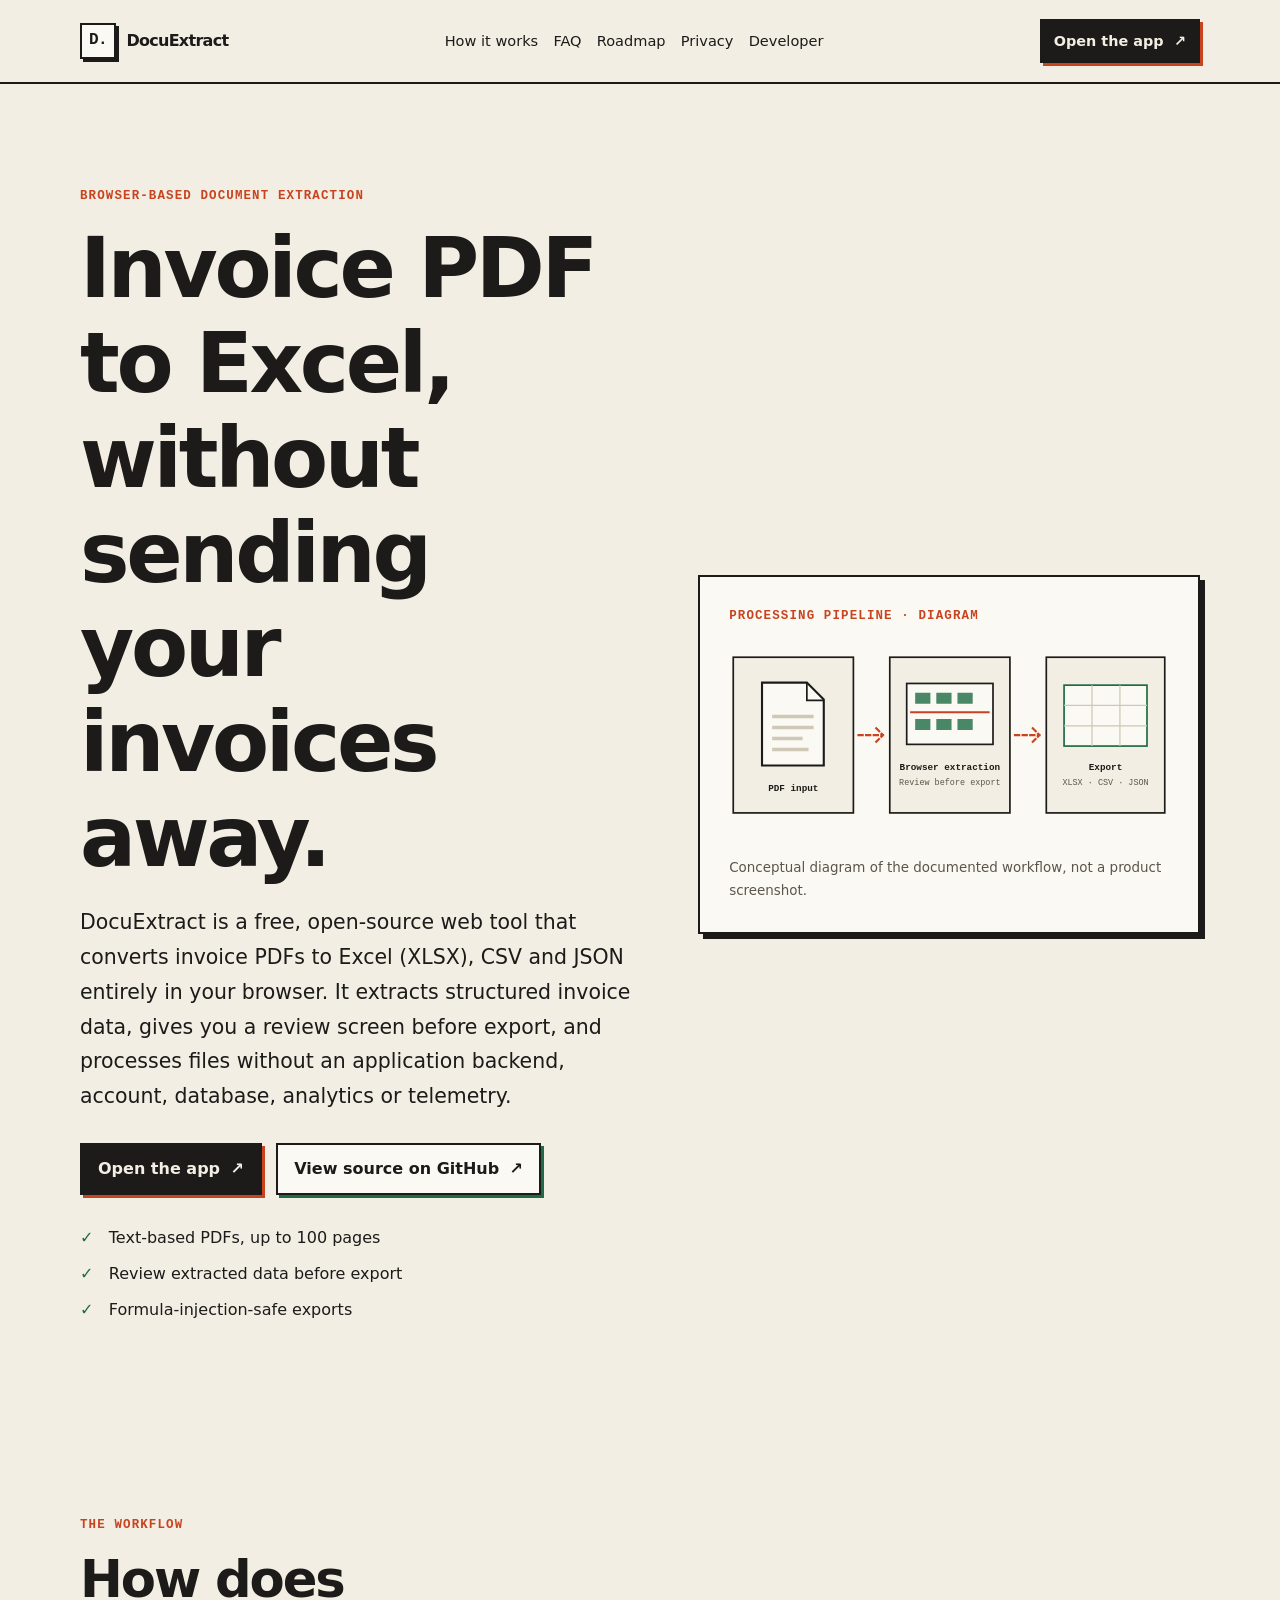
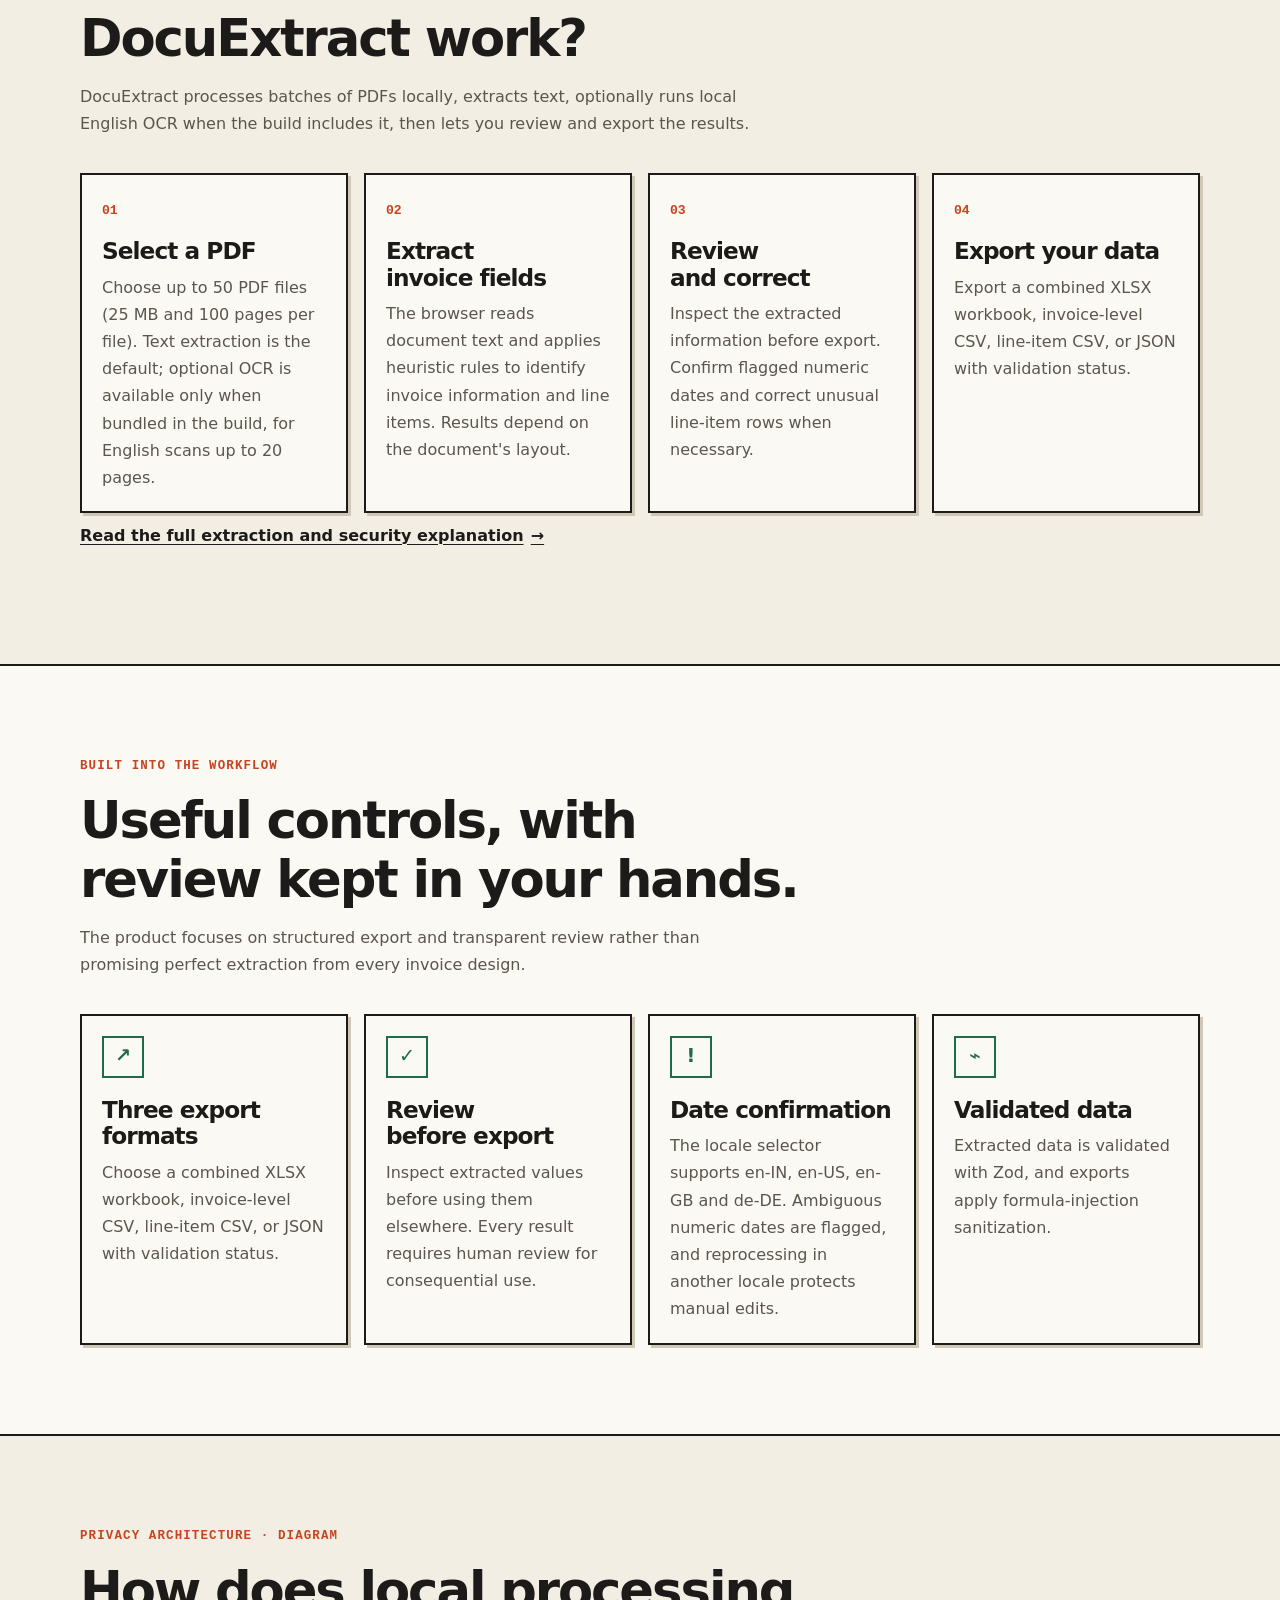
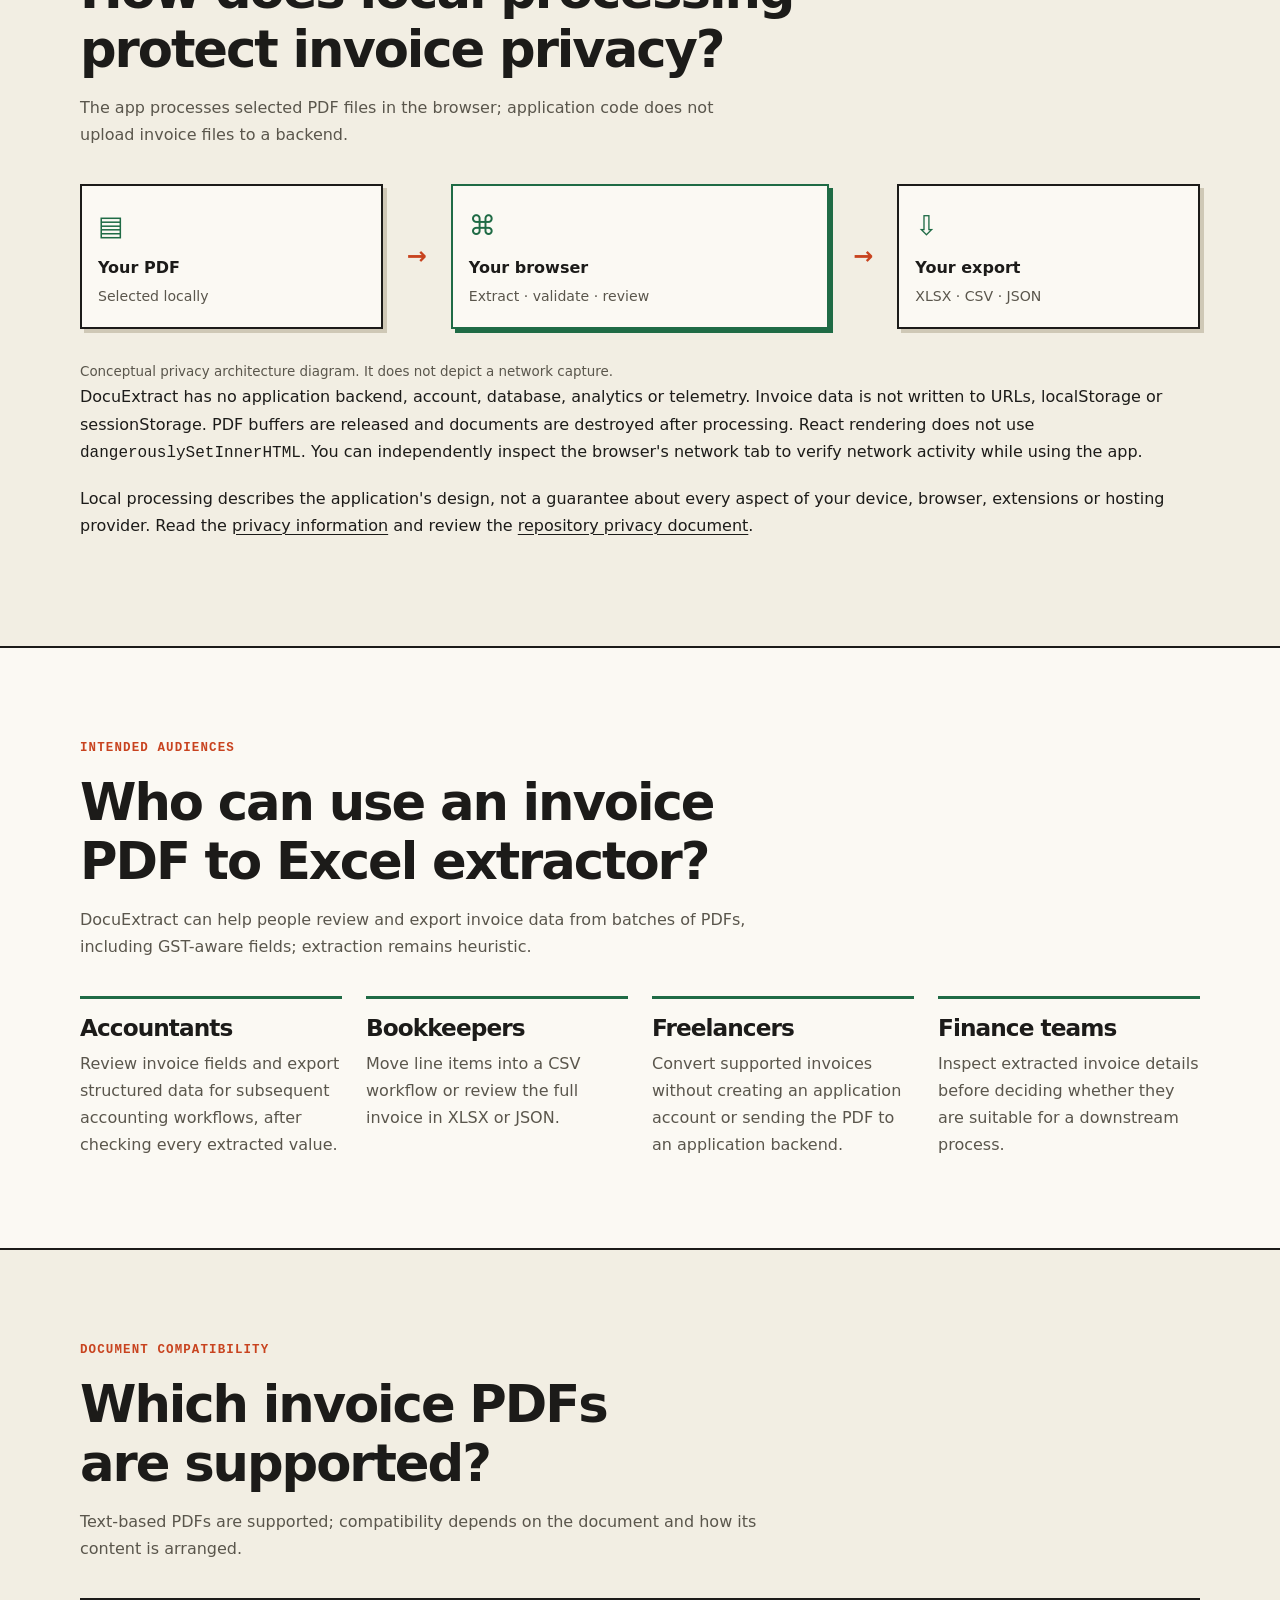
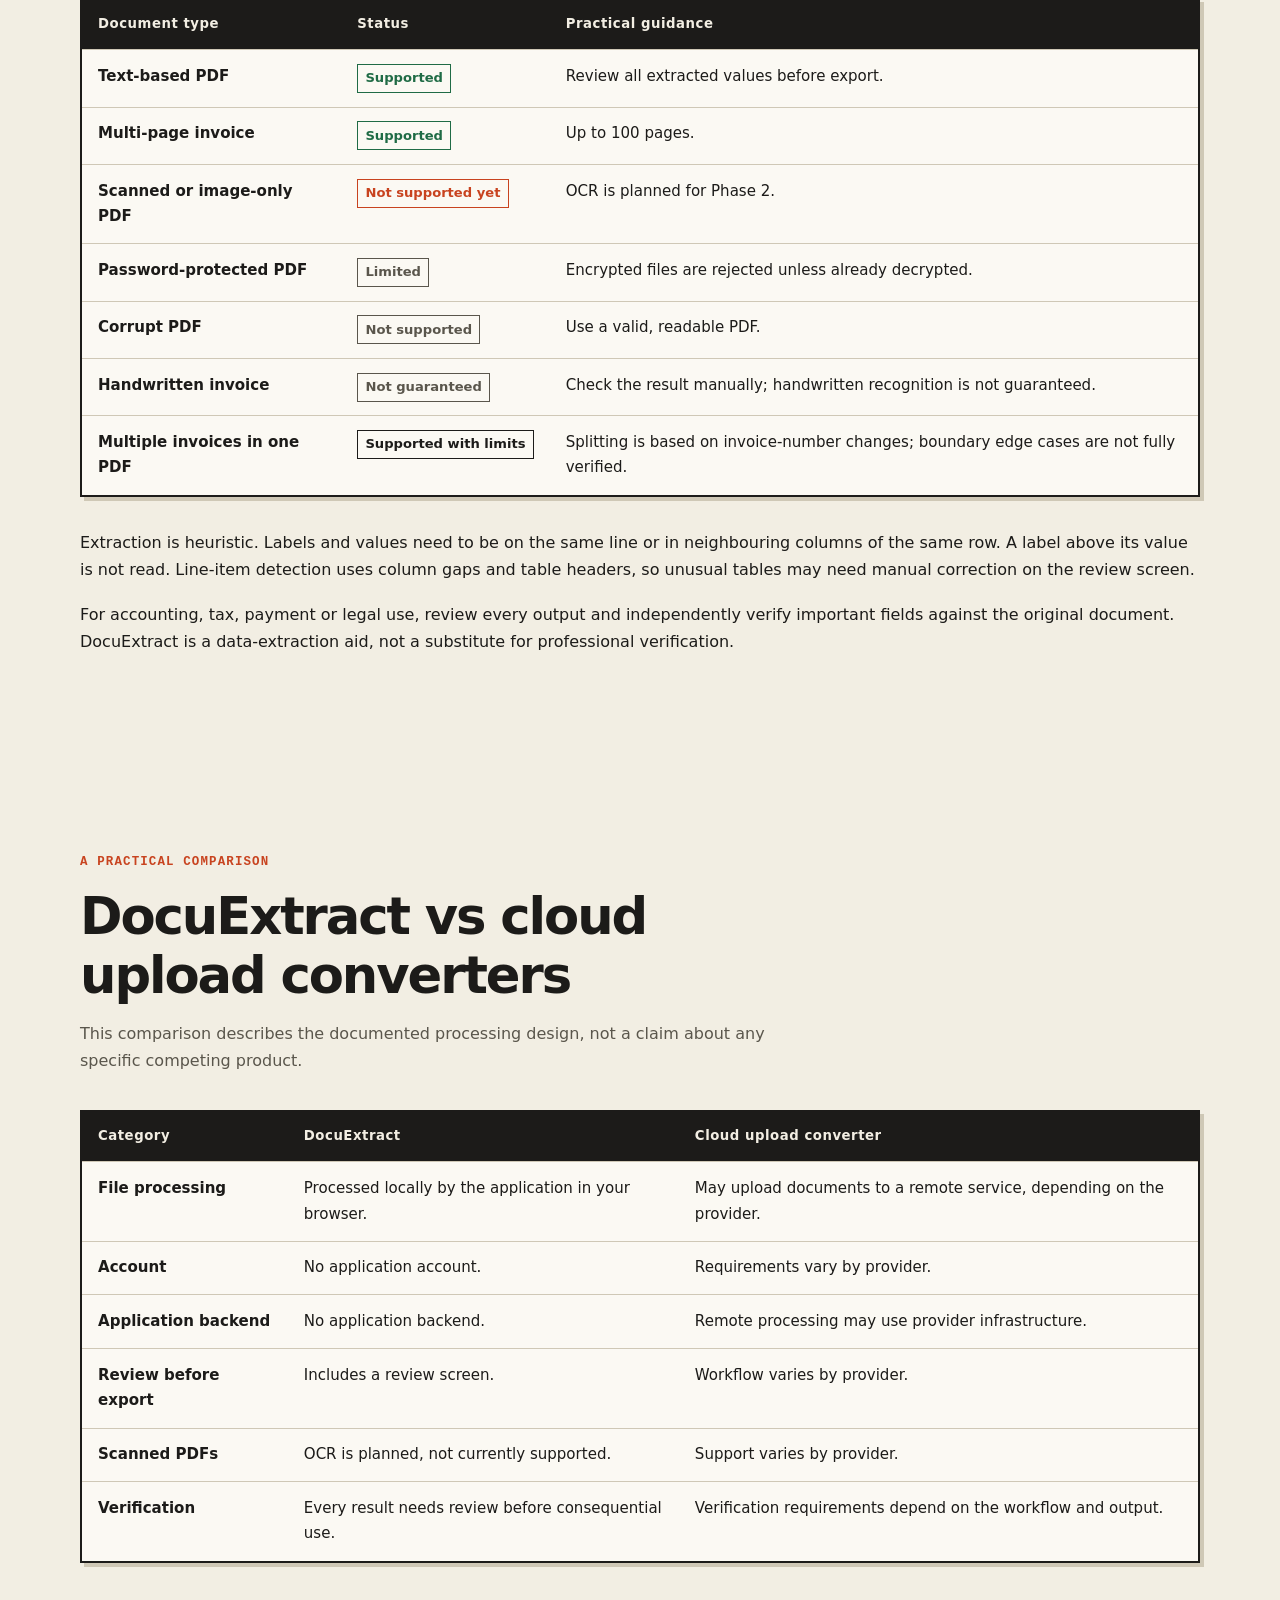
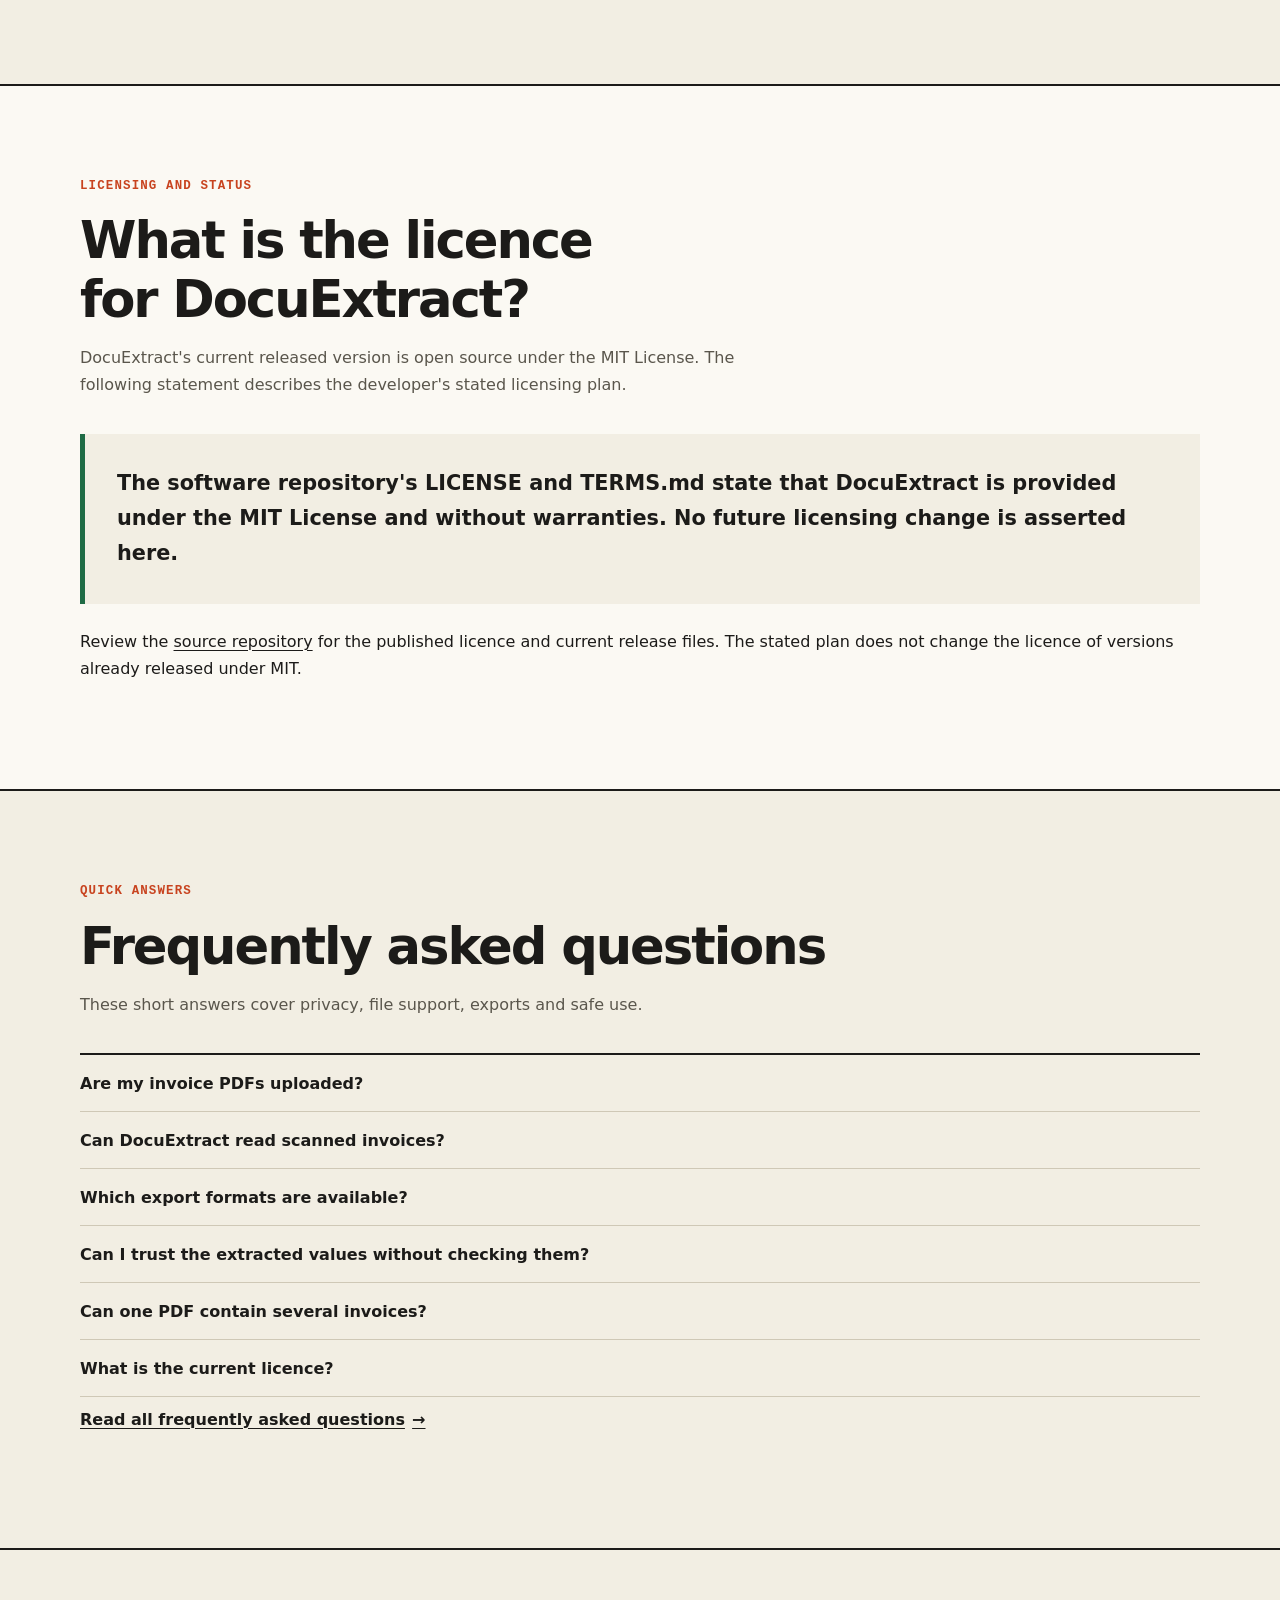
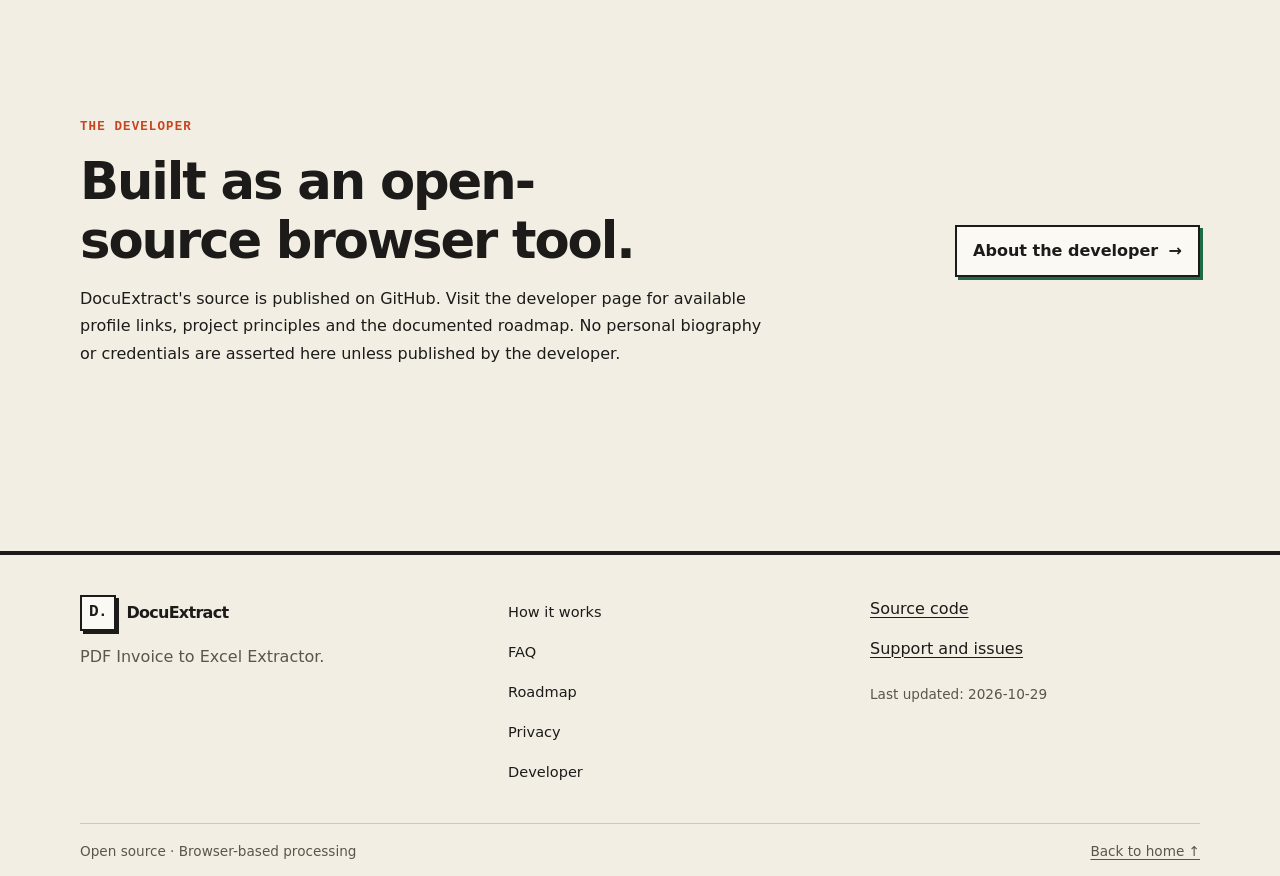
==== commit 6b70abe0: "docs: sync index.html with software source" ====
--- a/index.html
+++ b/index.html
@@ -5,7 +5,7 @@
   <meta name="viewport" content="width=device-width, initial-scale=1">
   <meta name="google-site-verification" content="LG9hgW4y64yMzHTyEO7wEkTWzpy2BdXJJF6ilYaGp9U" />
   <title>Invoice PDF to Excel Converter | DocuExtract</title>
-  <meta name="description" content="Convert invoice PDFs to XLSX, CSV and JSON privately in your browser. Review extracted data before export with DocuExtract.">
+  <meta name="description" content="Convert invoice PDFs to XLSX, invoice-level or line-item CSV, and JSON in your browser. Batch processing, GST-aware fields, locale parsing and optional local OCR.">
   <meta name="robots" content="index,follow,max-image-preview:large,max-snippet:-1">
   <meta name="theme-color" content="#F2EEE3" media="(prefers-color-scheme: light)">
   <meta name="theme-color" content="#1C1B19" media="(prefers-color-scheme: dark)">
@@ -16,7 +16,7 @@
   <link rel="canonical" href="https://manayab.github.io/DocuExtract.tech/">
   <meta property="og:type" content="website">
   <meta property="og:title" content="Invoice PDF to Excel Converter | DocuExtract">
-  <meta property="og:description" content="Convert invoice PDFs to XLSX, CSV and JSON privately in your browser. Review extracted data before export with DocuExtract.">
+  <meta property="og:description" content="Convert invoice PDFs to XLSX, invoice-level or line-item CSV, and JSON in your browser. Batch processing, GST-aware fields, locale parsing and optional local OCR.">
   <meta property="og:url" content="https://manayab.github.io/DocuExtract.tech/">
   <meta property="og:image" content="https://manayab.github.io/DocuExtract.tech/assets/social-preview.png">
   <meta property="og:image:width" content="1280">
@@ -26,61 +26,74 @@
   <meta property="og:locale" content="en">
   <meta name="twitter:card" content="summary_large_image">
   <meta name="twitter:title" content="Invoice PDF to Excel Converter | DocuExtract">
-  <meta name="twitter:description" content="Convert invoice PDFs to XLSX, CSV and JSON privately in your browser. Review extracted data before export with DocuExtract.">
+  <meta name="twitter:description" content="Convert invoice PDFs to XLSX, invoice-level or line-item CSV, and JSON in your browser. Batch processing, GST-aware fields, locale parsing and optional local OCR.">
   <meta name="twitter:image" content="https://manayab.github.io/DocuExtract.tech/assets/social-preview.png">
   <meta name="twitter:image:alt" content="DocuExtract, a browser-based PDF invoice to Excel extractor">
   <script type="application/ld+json">
   {
-    "@context": "https://schema.org",
-    "@graph": [
-      {
-        "@type": "WebSite",
-        "@id": "https://manayab.github.io/DocuExtract.tech/#website",
-        "url": "https://manayab.github.io/DocuExtract.tech/",
-        "name": "DocuExtract",
-        "inLanguage": "en"
+  "@context": "https://schema.org",
+  "@graph": [
+    {
+      "@type": "WebSite",
+      "@id": "https://manayab.github.io/DocuExtract.tech/#website",
+      "url": "https://manayab.github.io/DocuExtract.tech/",
+      "name": "DocuExtract",
+      "inLanguage": "en"
+    },
+    {
+      "@type": "WebPage",
+      "@id": "https://manayab.github.io/DocuExtract.tech/#webpage",
+      "url": "https://manayab.github.io/DocuExtract.tech/",
+      "name": "Invoice PDF to Excel Converter | DocuExtract",
+      "description": "Convert invoice PDFs to XLSX, invoice-level or line-item CSV, and JSON in your browser. Batch processing, GST-aware fields, locale parsing and optional local OCR.",
+      "isPartOf": {
+        "@id": "https://manayab.github.io/DocuExtract.tech/#website"
       },
-      {
-        "@type": "WebPage",
-        "@id": "https://manayab.github.io/DocuExtract.tech/#webpage",
-        "url": "https://manayab.github.io/DocuExtract.tech/",
-        "name": "Invoice PDF to Excel Converter | DocuExtract",
-        "description": "Convert invoice PDFs to XLSX, CSV and JSON privately in your browser. Review extracted data before export with DocuExtract.",
-        "isPartOf": {"@id": "https://manayab.github.io/DocuExtract.tech/#website"},
-        "about": {"@id": "https://manayab.github.io/DocuExtract.tech/#software"},
-        "breadcrumb": {"@id": "https://manayab.github.io/DocuExtract.tech/#breadcrumbs"},
-        "dateModified": "2026-10-10",
-        "inLanguage": "en"
+      "about": {
+        "@id": "https://manayab.github.io/DocuExtract.tech/#software"
       },
-      {
-        "@type": "BreadcrumbList",
-        "@id": "https://manayab.github.io/DocuExtract.tech/#breadcrumbs",
-        "itemListElement": [
-          {"@type": "ListItem", "position": 1, "name": "Home", "item": "https://manayab.github.io/DocuExtract.tech/"}
-        ]
+      "breadcrumb": {
+        "@id": "https://manayab.github.io/DocuExtract.tech/#breadcrumbs"
       },
-      {
-        "@type": "SoftwareApplication",
-        "@id": "https://manayab.github.io/DocuExtract.tech/#software",
-        "name": "DocuExtract",
-        "description": "PDF Invoice to Excel Extractor. Converts invoice PDFs into structured XLSX, CSV and JSON entirely in the browser.",
-        "url": "https://manayab.github.io/DocuExtract/",
-        "applicationCategory": "BusinessApplication",
-        "operatingSystem": "Any",
-        "softwareVersion": "1.0.0",
-        "license": "https://opensource.org/license/mit/",
-        "isAccessibleForFree": true,
-        "featureList": [
-          "XLSX, CSV and JSON export",
-          "Review screen before export",
-          "Date-confirmation flags",
-          "Zod-validated data",
-          "Formula-injection sanitization on exports",
-          "Local browser processing without application uploads"
-        ]
-      }
-    ]
-  }
+      "dateModified": "2026-10-29",
+      "inLanguage": "en"
+    },
+    {
+      "@type": "BreadcrumbList",
+      "@id": "https://manayab.github.io/DocuExtract.tech/#breadcrumbs",
+      "itemListElement": [
+        {
+          "@type": "ListItem",
+          "position": 1,
+          "name": "Home",
+          "item": "https://manayab.github.io/DocuExtract.tech/"
+        }
+      ]
+    },
+    {
+      "@type": "SoftwareApplication",
+      "@id": "https://manayab.github.io/DocuExtract.tech/#software",
+      "name": "DocuExtract",
+      "description": "Browser-based invoice PDF extraction with a combined XLSX workbook, invoice-level and line-item CSV, and JSON exports; heuristic results require review.",
+      "url": "https://manayab.github.io/DocuExtract/",
+      "applicationCategory": "BusinessApplication",
+      "operatingSystem": "Any",
+      "softwareVersion": "1.3.1",
+      "license": "https://opensource.org/license/mit/",
+      "isAccessibleForFree": true,
+      "featureList": [
+        "Batch processing of up to 50 PDFs with per-file progress, statuses and possible-duplicate detection",
+        "Multi-invoice PDF splitting when invoice numbers change; boundary edge cases may need review",
+        "GST-aware fields including GSTIN, HSN, taxable value, tax rate, tax amount, CGST, SGST and IGST",
+        "Locale-aware parsing for en-IN, en-US, en-GB and de-DE with ambiguous-date warnings",
+        "Combined XLSX workbook, invoice-level CSV, line-item CSV and JSON with validation status",
+        "Optional build-dependent local English OCR, up to 20 pages per PDF, capped at 75% confidence and always marked for review",
+        "Review screen, validation and spreadsheet formula-injection sanitization",
+        "Local browser processing; application code does not upload invoice files"
+      ]
+    }
+  ]
+}
   </script>
 </head>
 <body>
@@ -150,13 +163,13 @@
       <div class="section-heading">
         <p class="eyebrow">THE WORKFLOW</p>
         <h2>How does DocuExtract work?</h2>
-        <p>DocuExtract takes a text-based invoice PDF through four steps, with a review opportunity before you export the results.</p>
+        <p>DocuExtract processes batches of PDFs locally, extracts text, optionally runs local English OCR when the build includes it, then lets you review and export the results.</p>
       </div>
       <ol class="steps">
-        <li><span class="step-number">01</span><h3>Select a PDF</h3><p>Open the live app and choose a text-based invoice PDF. Documents can contain up to 100 pages. Scanned image-only PDFs are not supported yet.</p></li>
+        <li><span class="step-number">01</span><h3>Select a PDF</h3><p>Choose up to 50 PDF files (25 MB and 100 pages per file). Text extraction is the default; optional OCR is available only when bundled in the build, for English scans up to 20 pages.</p></li>
         <li><span class="step-number">02</span><h3>Extract invoice fields</h3><p>The browser reads document text and applies heuristic rules to identify invoice information and line items. Results depend on the document's layout.</p></li>
         <li><span class="step-number">03</span><h3>Review and correct</h3><p>Inspect the extracted information before export. Confirm flagged numeric dates and correct unusual line-item rows when necessary.</p></li>
-        <li><span class="step-number">04</span><h3>Export your data</h3><p>Export the reviewed invoice as XLSX or JSON, or export line items as CSV. The CSV format contains line items only.</p></li>
+        <li><span class="step-number">04</span><h3>Export your data</h3><p>Export a combined XLSX workbook, invoice-level CSV, line-item CSV, or JSON with validation status.</p></li>
       </ol>
       <p><a class="text-link" href="./how-it-works/">Read the full extraction and security explanation <span aria-hidden="true">→</span></a></p>
     </section>
@@ -169,9 +182,9 @@
           <p>The product focuses on structured export and transparent review rather than promising perfect extraction from every invoice design.</p>
         </div>
         <div class="feature-grid">
-          <article class="feature-card"><span class="feature-symbol" aria-hidden="true">↗</span><h3>Three export formats</h3><p>Choose XLSX for a spreadsheet, CSV for line-item rows, or JSON for structured invoice data.</p></article>
+          <article class="feature-card"><span class="feature-symbol" aria-hidden="true">↗</span><h3>Three export formats</h3><p>Choose a combined XLSX workbook, invoice-level CSV, line-item CSV, or JSON with validation status.</p></article>
           <article class="feature-card"><span class="feature-symbol" aria-hidden="true">✓</span><h3>Review before export</h3><p>Inspect extracted values before using them elsewhere. Every result requires human review for consequential use.</p></article>
-          <article class="feature-card"><span class="feature-symbol" aria-hidden="true">!</span><h3>Date confirmation</h3><p>Numeric dates such as 05/09/2026 are interpreted as DD/MM/YYYY and flagged for confirmation.</p></article>
+          <article class="feature-card"><span class="feature-symbol" aria-hidden="true">!</span><h3>Date confirmation</h3><p>The locale selector supports en-IN, en-US, en-GB and de-DE. Ambiguous numeric dates are flagged, and reprocessing in another locale protects manual edits.</p></article>
           <article class="feature-card"><span class="feature-symbol" aria-hidden="true">⌁</span><h3>Validated data</h3><p>Extracted data is validated with Zod, and exports apply formula-injection sanitization.</p></article>
         </div>
       </div>
@@ -200,7 +213,7 @@
         <div class="section-heading">
           <p class="eyebrow">INTENDED AUDIENCES</p>
           <h2>Who can use an invoice PDF to Excel extractor?</h2>
-          <p>DocuExtract may help people who need to turn text-based invoice documents into data that can be reviewed and reused.</p>
+          <p>DocuExtract can help people review and export invoice data from batches of PDFs, including GST-aware fields; extraction remains heuristic.</p>
         </div>
         <div class="audience-grid">
           <article><h3>Accountants</h3><p>Review invoice fields and export structured data for subsequent accounting workflows, after checking every extracted value.</p></article>
@@ -227,7 +240,7 @@
             <tr><th scope="row">Password-protected PDF</th><td><span class="status status-limited">Limited</span></td><td>Encrypted files are rejected unless already decrypted.</td></tr>
             <tr><th scope="row">Corrupt PDF</th><td><span class="status status-no">Not supported</span></td><td>Use a valid, readable PDF.</td></tr>
             <tr><th scope="row">Handwritten invoice</th><td><span class="status status-limited">Not guaranteed</span></td><td>Check the result manually; handwritten recognition is not guaranteed.</td></tr>
-            <tr><th scope="row">Multiple invoices in one PDF</th><td><span class="status status-planned">Planned</span></td><td>Use one invoice per PDF.</td></tr>
+            <tr><th scope="row">Multiple invoices in one PDF</th><td><span class="status">Supported with limits</span></td><td>Splitting is based on invoice-number changes; boundary edge cases are not fully verified.</td></tr>
           </tbody>
         </table>
       </div>
@@ -263,7 +276,7 @@
           <h2>What is the licence for DocuExtract?</h2>
           <p>DocuExtract's current released version is open source under the MIT License. The following statement describes the developer's stated licensing plan.</p>
         </div>
-        <blockquote class="license-statement">DocuExtract v1.0.0 is open source under the MIT License. The developer plans to offer future production versions under a commercial licence. Versions already released under MIT remain available under MIT.</blockquote>
+        <blockquote class="license-statement">The software repository's LICENSE and TERMS.md state that DocuExtract is provided under the MIT License and without warranties. No future licensing change is asserted here.</blockquote>
         <p>Review the <a href="https://github.com/MANayab/DocuExtract" rel="noopener">source repository</a> for the published licence and current release files. The stated plan does not change the licence of versions already released under MIT.</p>
       </div>
     </section>
@@ -276,11 +289,11 @@
       </div>
       <div class="faq-excerpt">
         <details><summary>Are my invoice PDFs uploaded?</summary><p>Application code processes invoice files locally in your browser and does not upload them to an application backend. You can inspect the browser's network tab to verify network activity.</p></details>
-        <details><summary>Can DocuExtract read scanned invoices?</summary><p>Not yet. Scanned and image-only PDFs require OCR, which is planned for Phase 2 and is not a current feature.</p></details>
-        <details><summary>Which export formats are available?</summary><p>DocuExtract exports XLSX, CSV and JSON. CSV contains line items only; XLSX and JSON contain the full invoice.</p></details>
+        <details><summary>Can DocuExtract read scanned invoices?</summary><p>OCR is optional and build-dependent. When bundled, local Tesseract supports English only, up to 20 pages per PDF; results are capped at 75% confidence and marked Review. The deployed build's OCR assets are NOT VERIFIED.</p></details>
+        <details><summary>Which export formats are available?</summary><p>DocuExtract exports XLSX, CSV and JSON. CSV can export invoice-level rows or line items; XLSX is a combined workbook and JSON includes validation status.</p></details>
         <details><summary>Can I trust the extracted values without checking them?</summary><p>No. Extraction is heuristic, and every output must be reviewed before accounting, tax, payment or legal use.</p></details>
-        <details><summary>Can one PDF contain several invoices?</summary><p>The current workflow supports one invoice per PDF. Multiple invoices per PDF are planned for Phase 2.</p></details>
-        <details><summary>What is the current licence?</summary><p>DocuExtract v1.0.0 is open source under the MIT License. The developer plans to offer future production versions under a commercial licence. Versions already released under MIT remain available under MIT.</p></details>
+        <details><summary>Can one PDF contain several invoices?</summary><p>A PDF can be split where invoice numbers change; multi-page invoices are kept together. Boundary edge cases are not fully verified, so inspect each split.</p></details>
+        <details><summary>What is the current licence?</summary><p>The software repository's LICENSE and TERMS.md state that DocuExtract is provided under the MIT License and without warranties. No future licensing change is asserted here.</p></details>
       </div>
       <p><a class="text-link" href="./faq/">Read all frequently asked questions <span aria-hidden="true">→</span></a></p>
     </section>
@@ -301,7 +314,7 @@
     <div class="container footer-grid">
       <div><a class="wordmark" href="./"><span class="brand-mark" aria-hidden="true">D.</span><span>DocuExtract</span></a><p>PDF Invoice to Excel Extractor.</p></div>
       <nav aria-label="Footer navigation"><a href="./how-it-works/">How it works</a><a href="./faq/">FAQ</a><a href="./roadmap/">Roadmap</a><a href="./privacy/">Privacy</a><a href="./developer/">Developer</a></nav>
-      <div><a href="https://github.com/MANayab/DocuExtract" rel="noopener">Source code</a><a href="https://github.com/MANayab/DocuExtract/issues" rel="noopener">Support and issues</a><p class="last-updated">Last updated: 2026-10-10</p></div>
+      <div><a href="https://github.com/MANayab/DocuExtract" rel="noopener">Source code</a><a href="https://github.com/MANayab/DocuExtract/issues" rel="noopener">Support and issues</a><p class="last-updated">Last updated: 2026-10-29</p></div>
     </div>
     <div class="container footer-bottom"><span>Open source · Browser-based processing</span><a href="./">Back to home ↑</a></div>
   </footer>
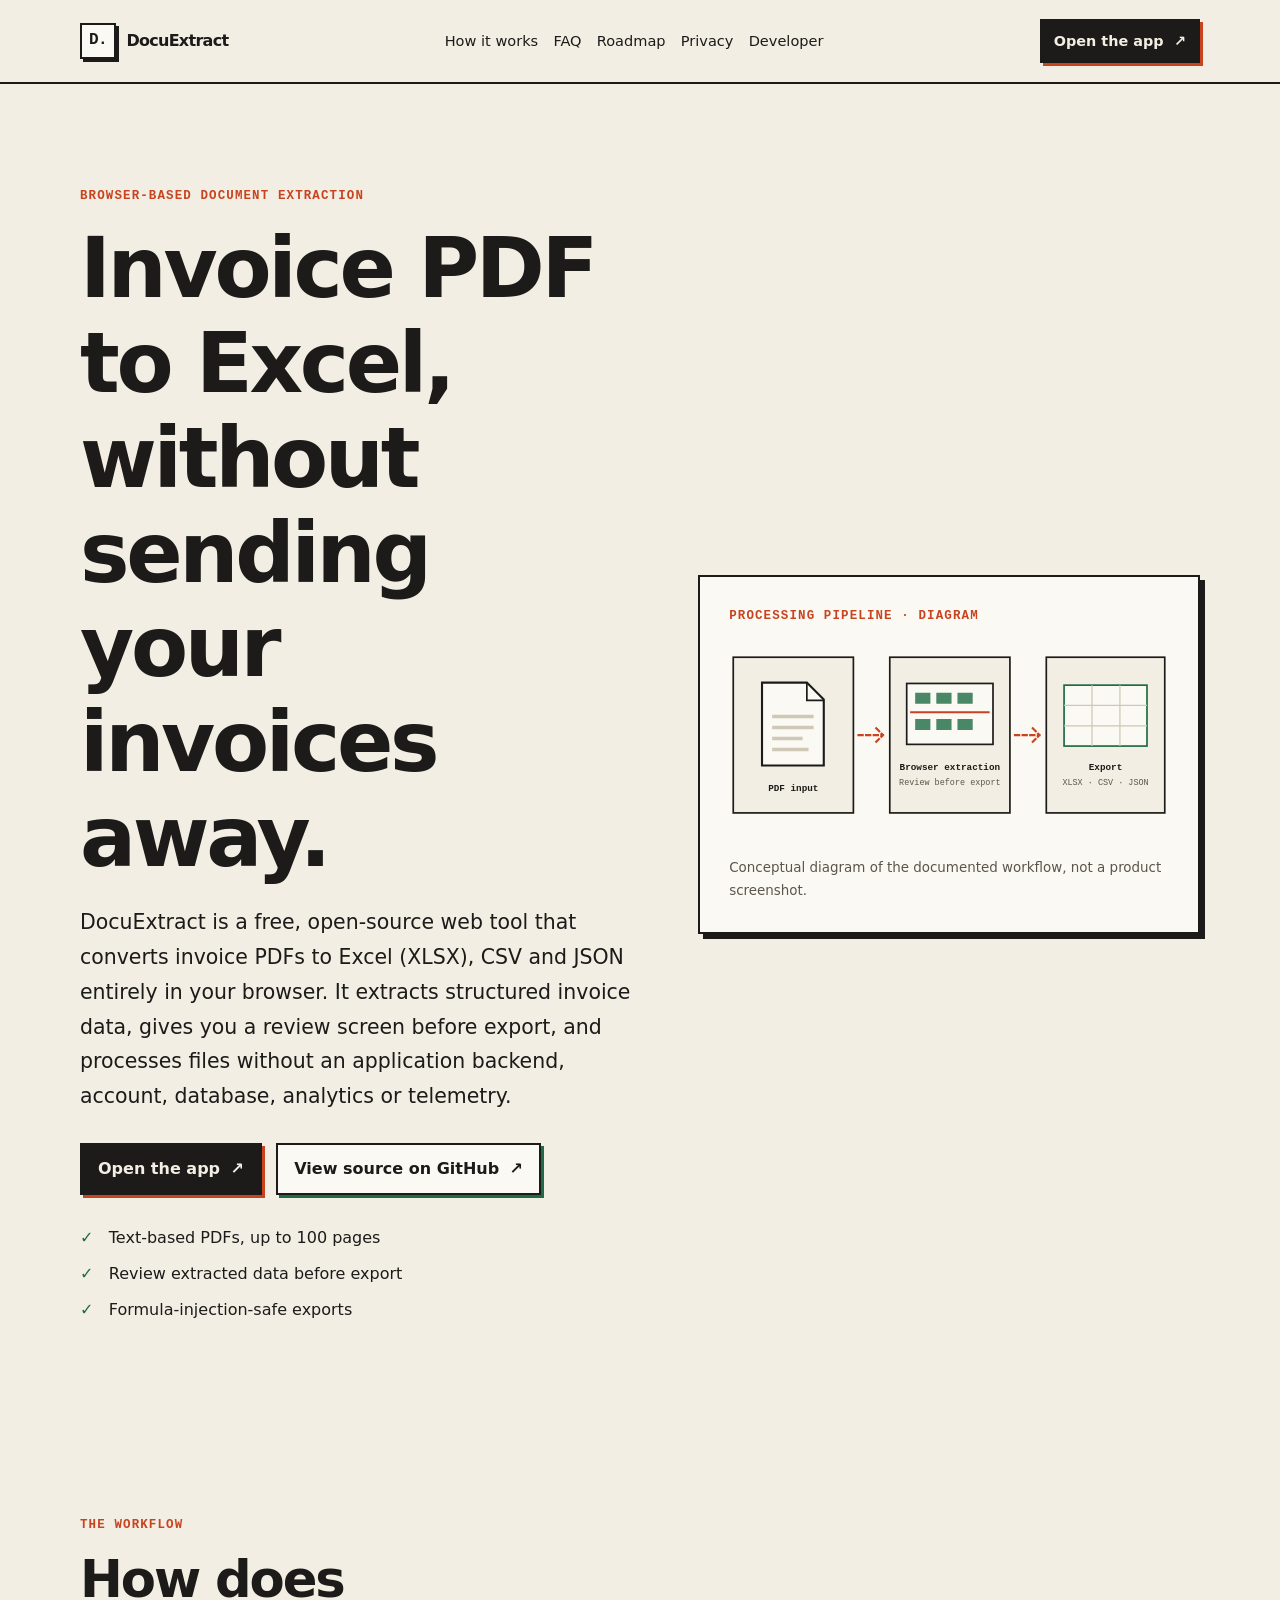
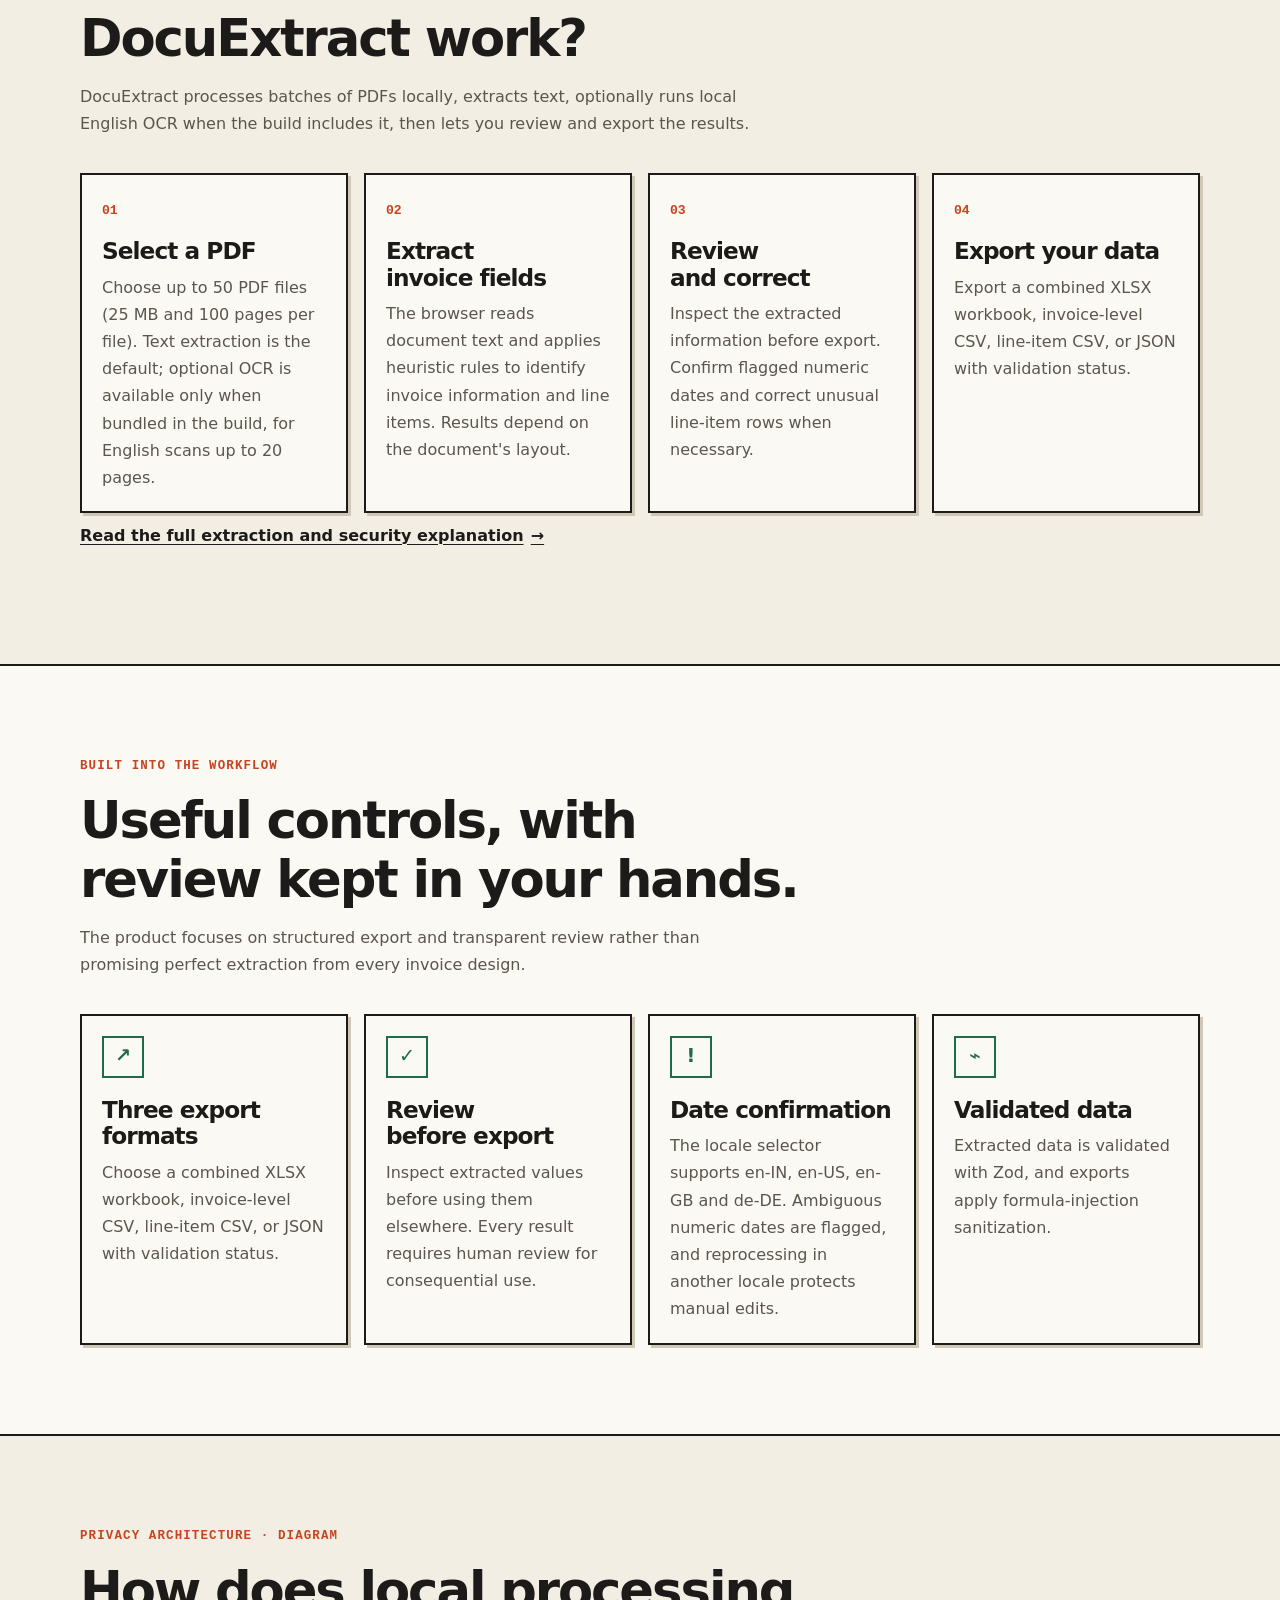
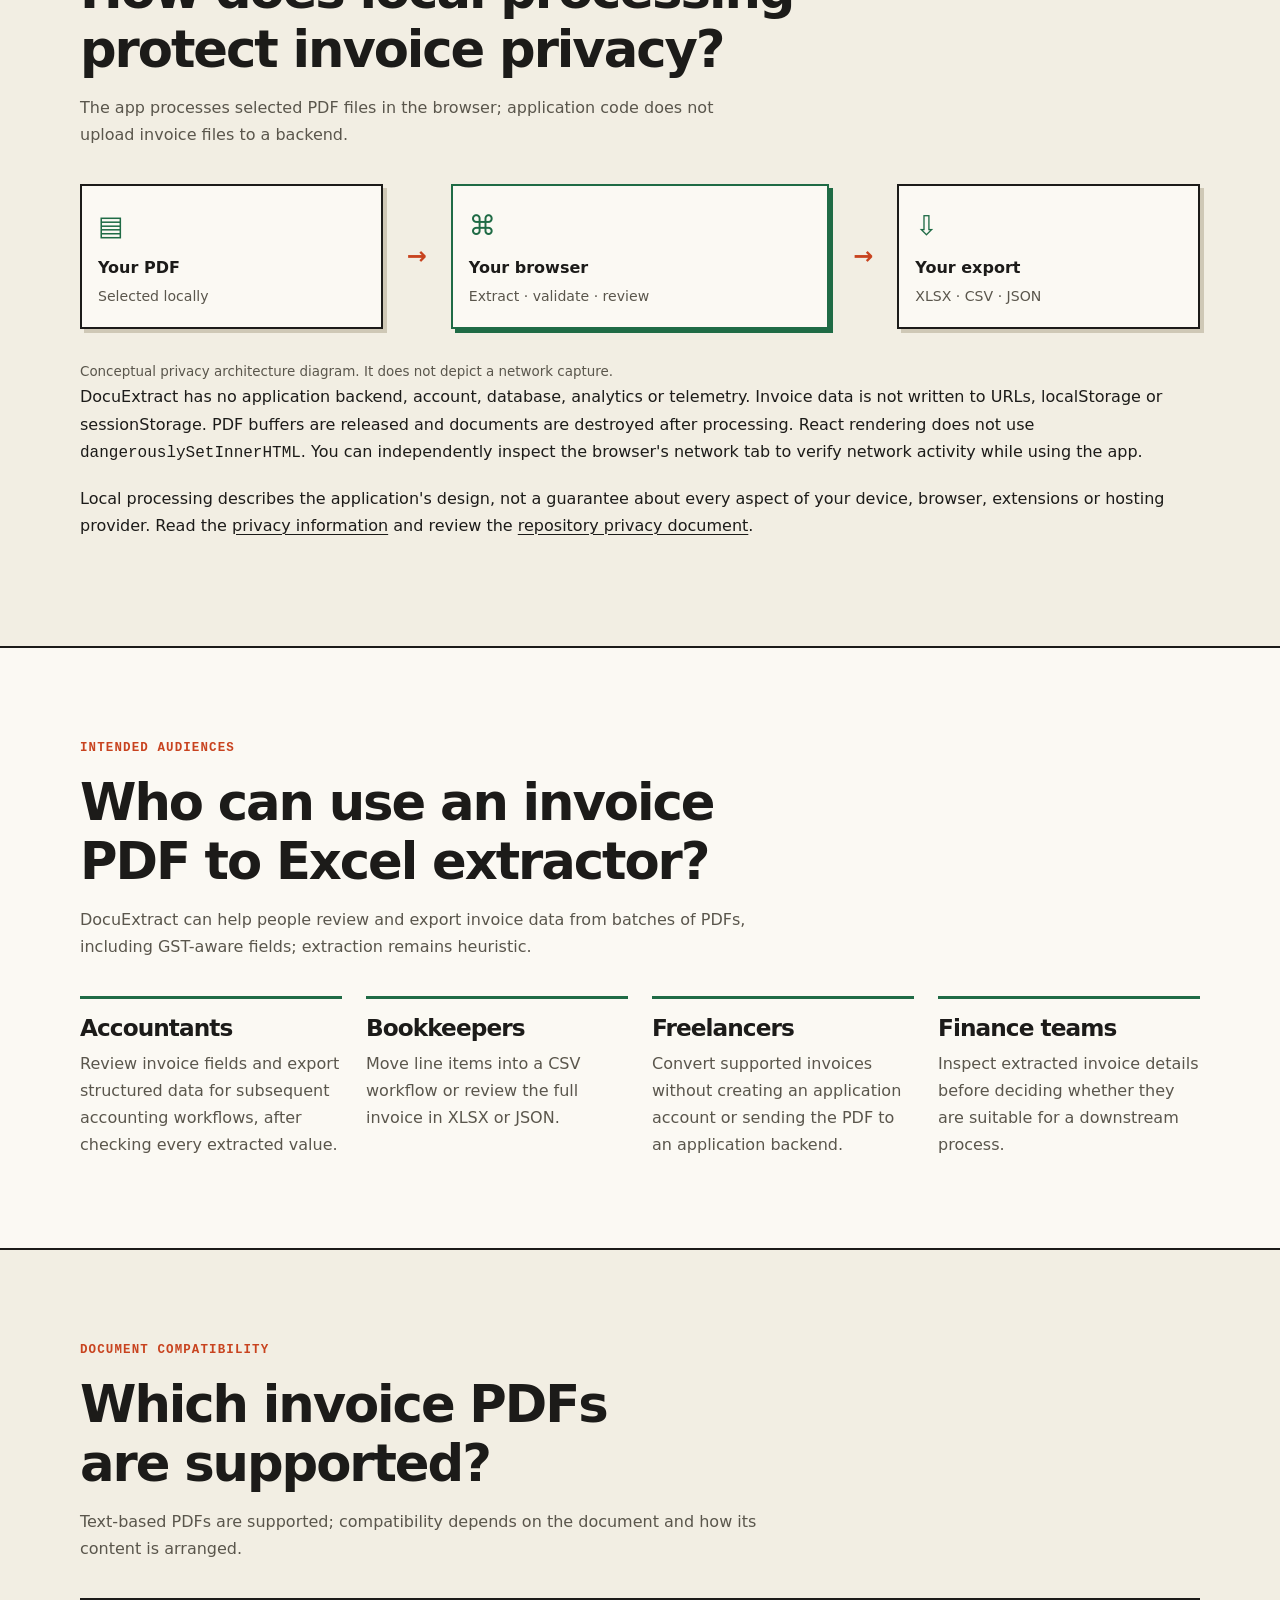
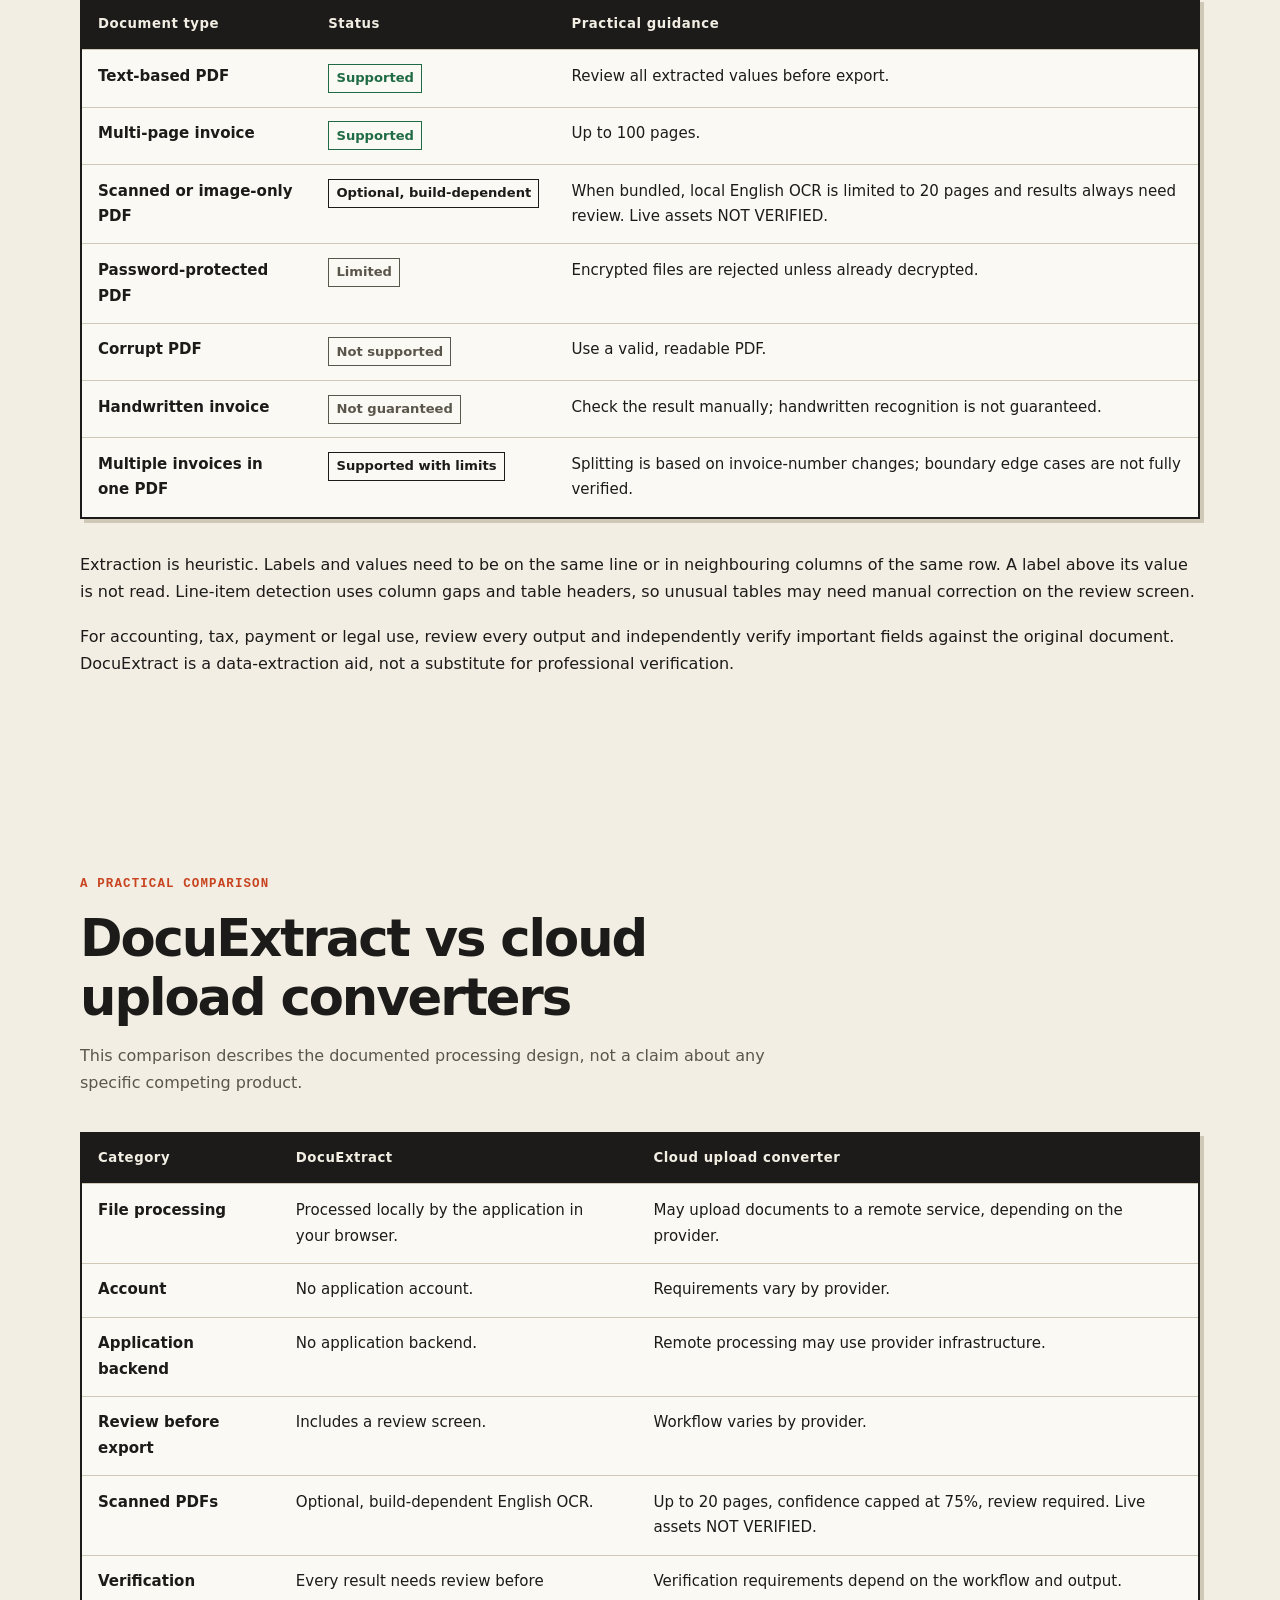
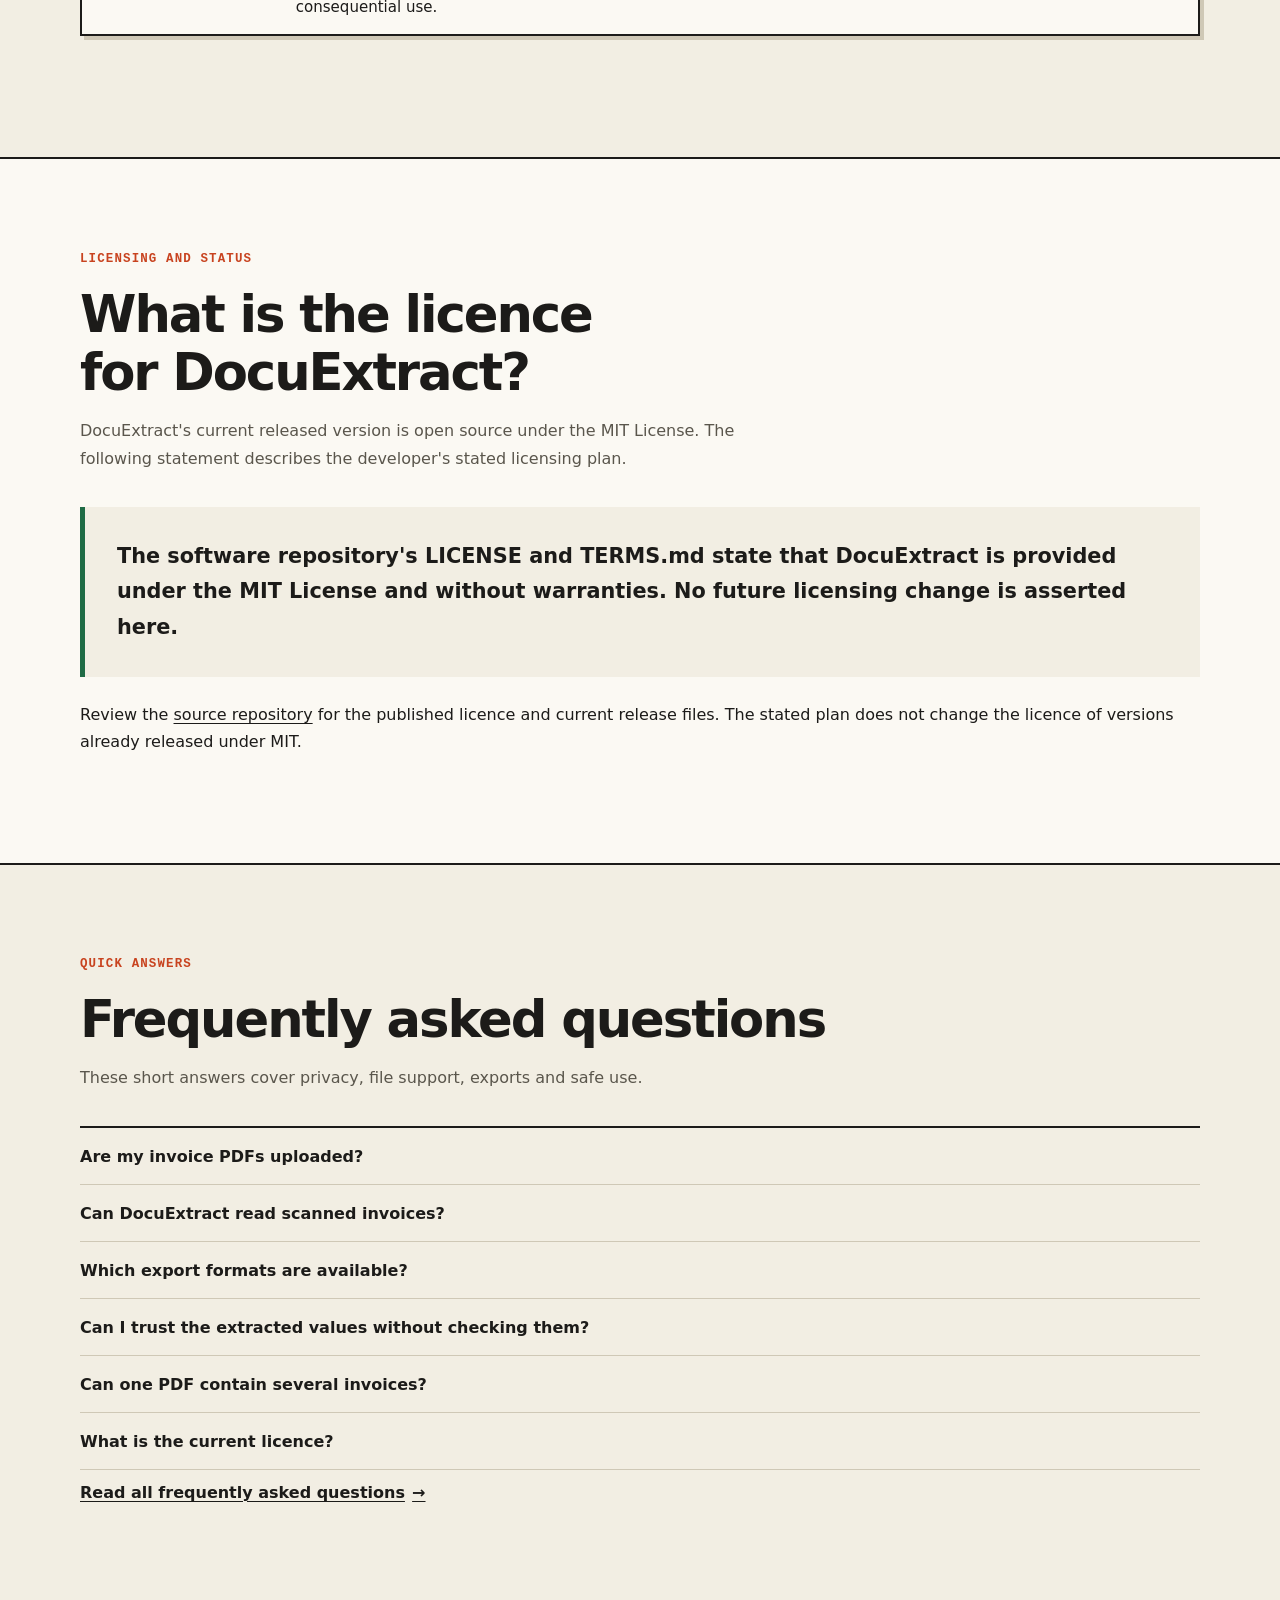
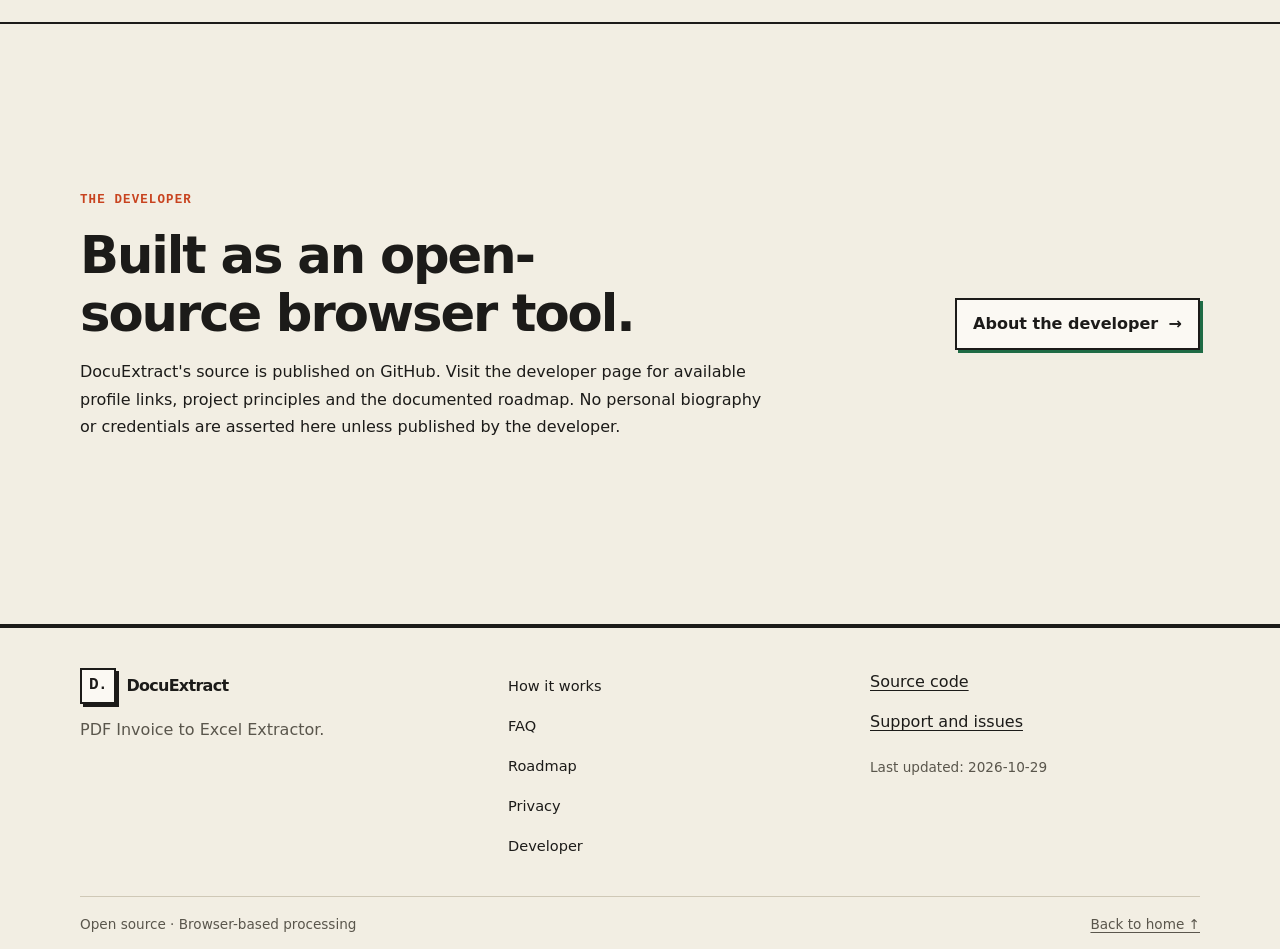
==== commit 6154883e: "docs: remove stale OCR roadmap claims" ====
--- a/index.html
+++ b/index.html
@@ -236,7 +236,7 @@
           <tbody>
             <tr><th scope="row">Text-based PDF</th><td><span class="status status-yes">Supported</span></td><td>Review all extracted values before export.</td></tr>
             <tr><th scope="row">Multi-page invoice</th><td><span class="status status-yes">Supported</span></td><td>Up to 100 pages.</td></tr>
-            <tr><th scope="row">Scanned or image-only PDF</th><td><span class="status status-planned">Not supported yet</span></td><td>OCR is planned for Phase 2.</td></tr>
+            <tr><th scope="row">Scanned or image-only PDF</th><td><span class="status">Optional, build-dependent</span></td><td>When bundled, local English OCR is limited to 20 pages and results always need review. Live assets NOT VERIFIED.</td></tr>
             <tr><th scope="row">Password-protected PDF</th><td><span class="status status-limited">Limited</span></td><td>Encrypted files are rejected unless already decrypted.</td></tr>
             <tr><th scope="row">Corrupt PDF</th><td><span class="status status-no">Not supported</span></td><td>Use a valid, readable PDF.</td></tr>
             <tr><th scope="row">Handwritten invoice</th><td><span class="status status-limited">Not guaranteed</span></td><td>Check the result manually; handwritten recognition is not guaranteed.</td></tr>
@@ -262,7 +262,7 @@
             <tr><th scope="row">Account</th><td>No application account.</td><td>Requirements vary by provider.</td></tr>
             <tr><th scope="row">Application backend</th><td>No application backend.</td><td>Remote processing may use provider infrastructure.</td></tr>
             <tr><th scope="row">Review before export</th><td>Includes a review screen.</td><td>Workflow varies by provider.</td></tr>
-            <tr><th scope="row">Scanned PDFs</th><td>OCR is planned, not currently supported.</td><td>Support varies by provider.</td></tr>
+            <tr><th scope="row">Scanned PDFs</th><td>Optional, build-dependent English OCR.</td><td>Up to 20 pages, confidence capped at 75%, review required. Live assets NOT VERIFIED.</td></tr>
             <tr><th scope="row">Verification</th><td>Every result needs review before consequential use.</td><td>Verification requirements depend on the workflow and output.</td></tr>
           </tbody>
         </table>
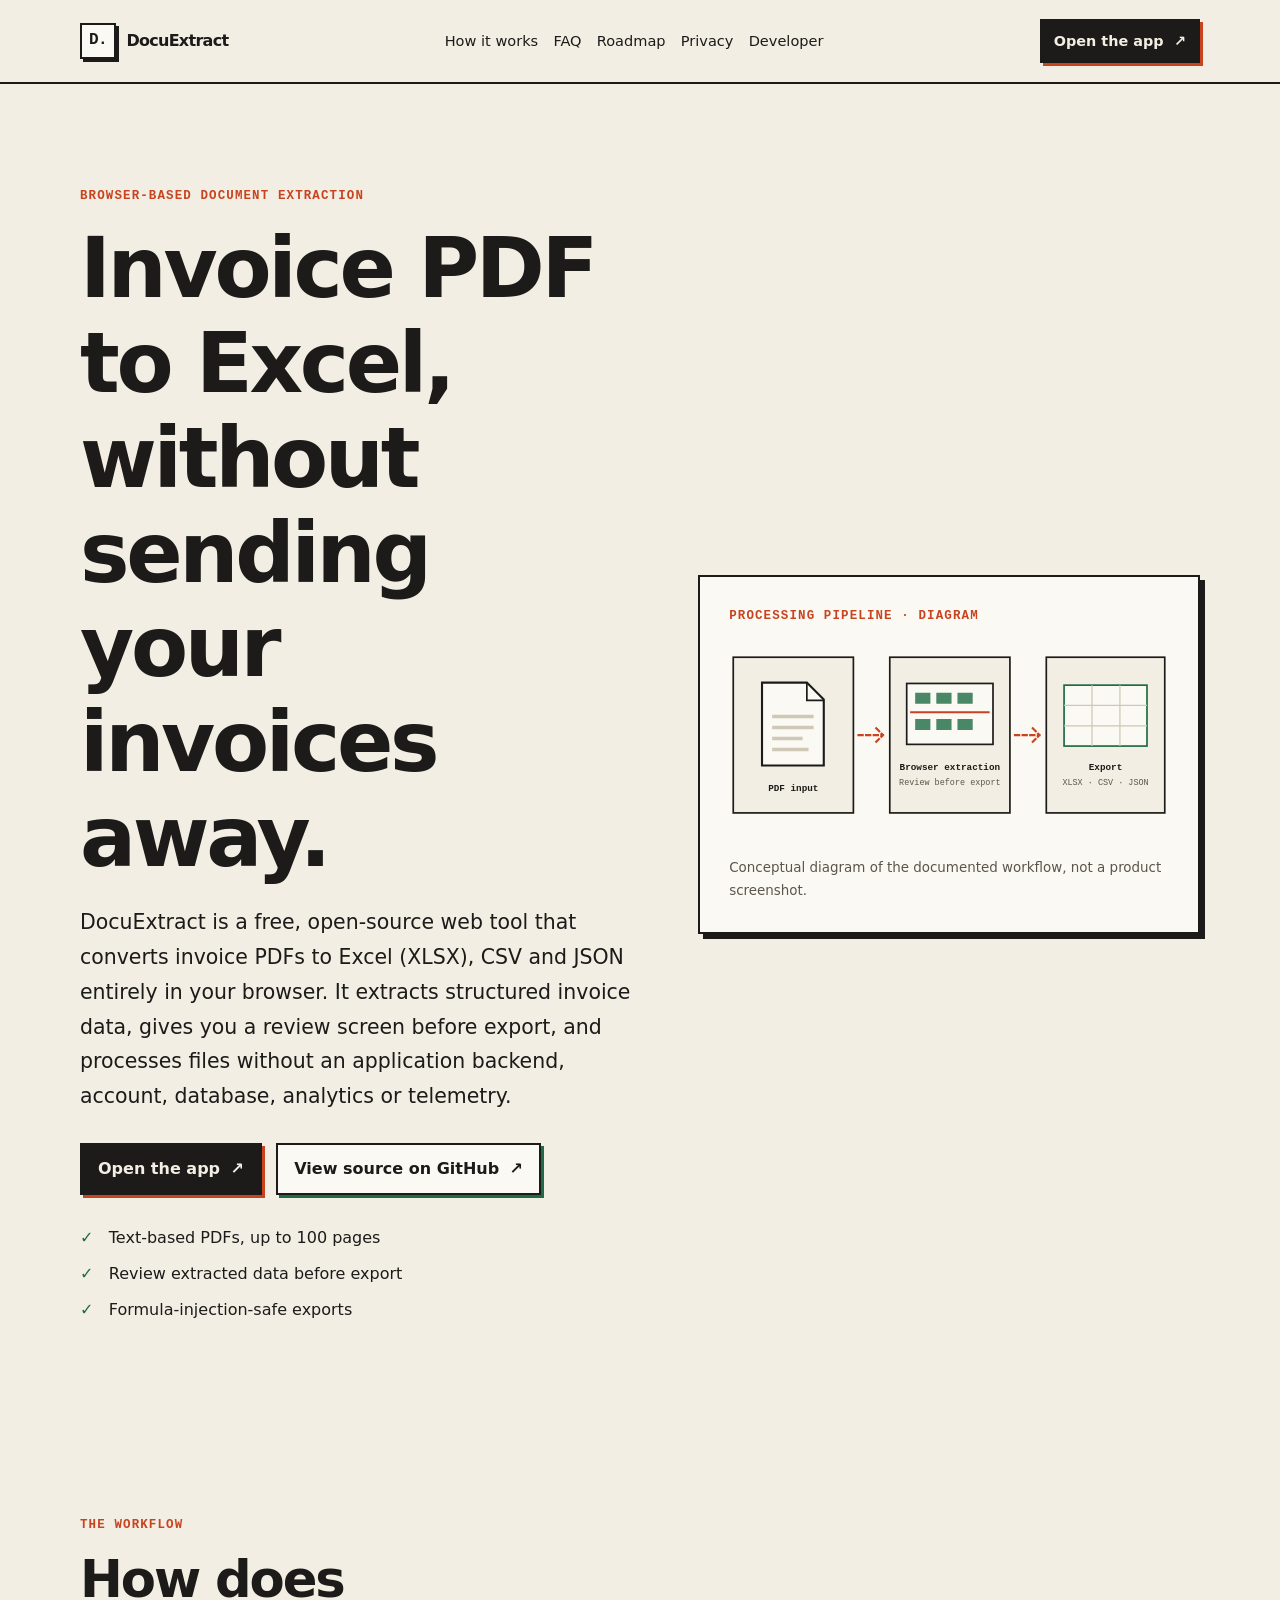
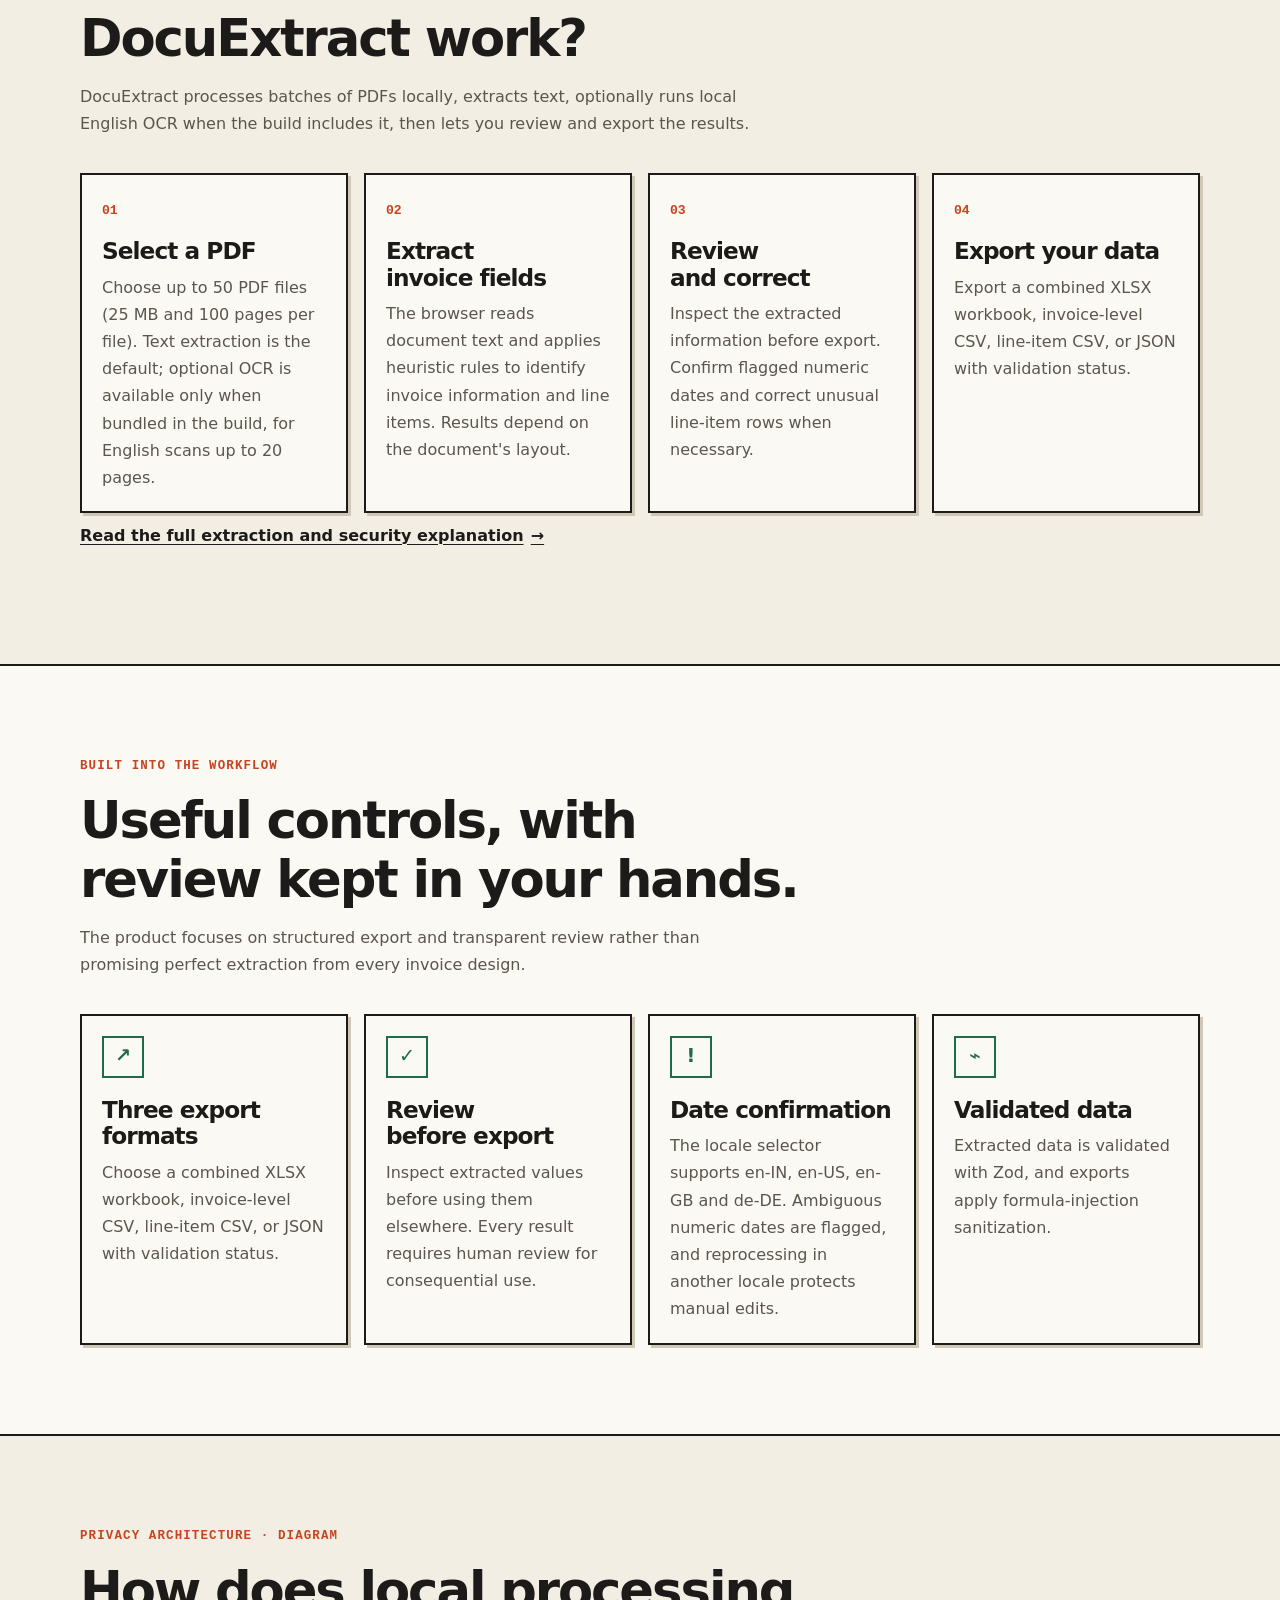
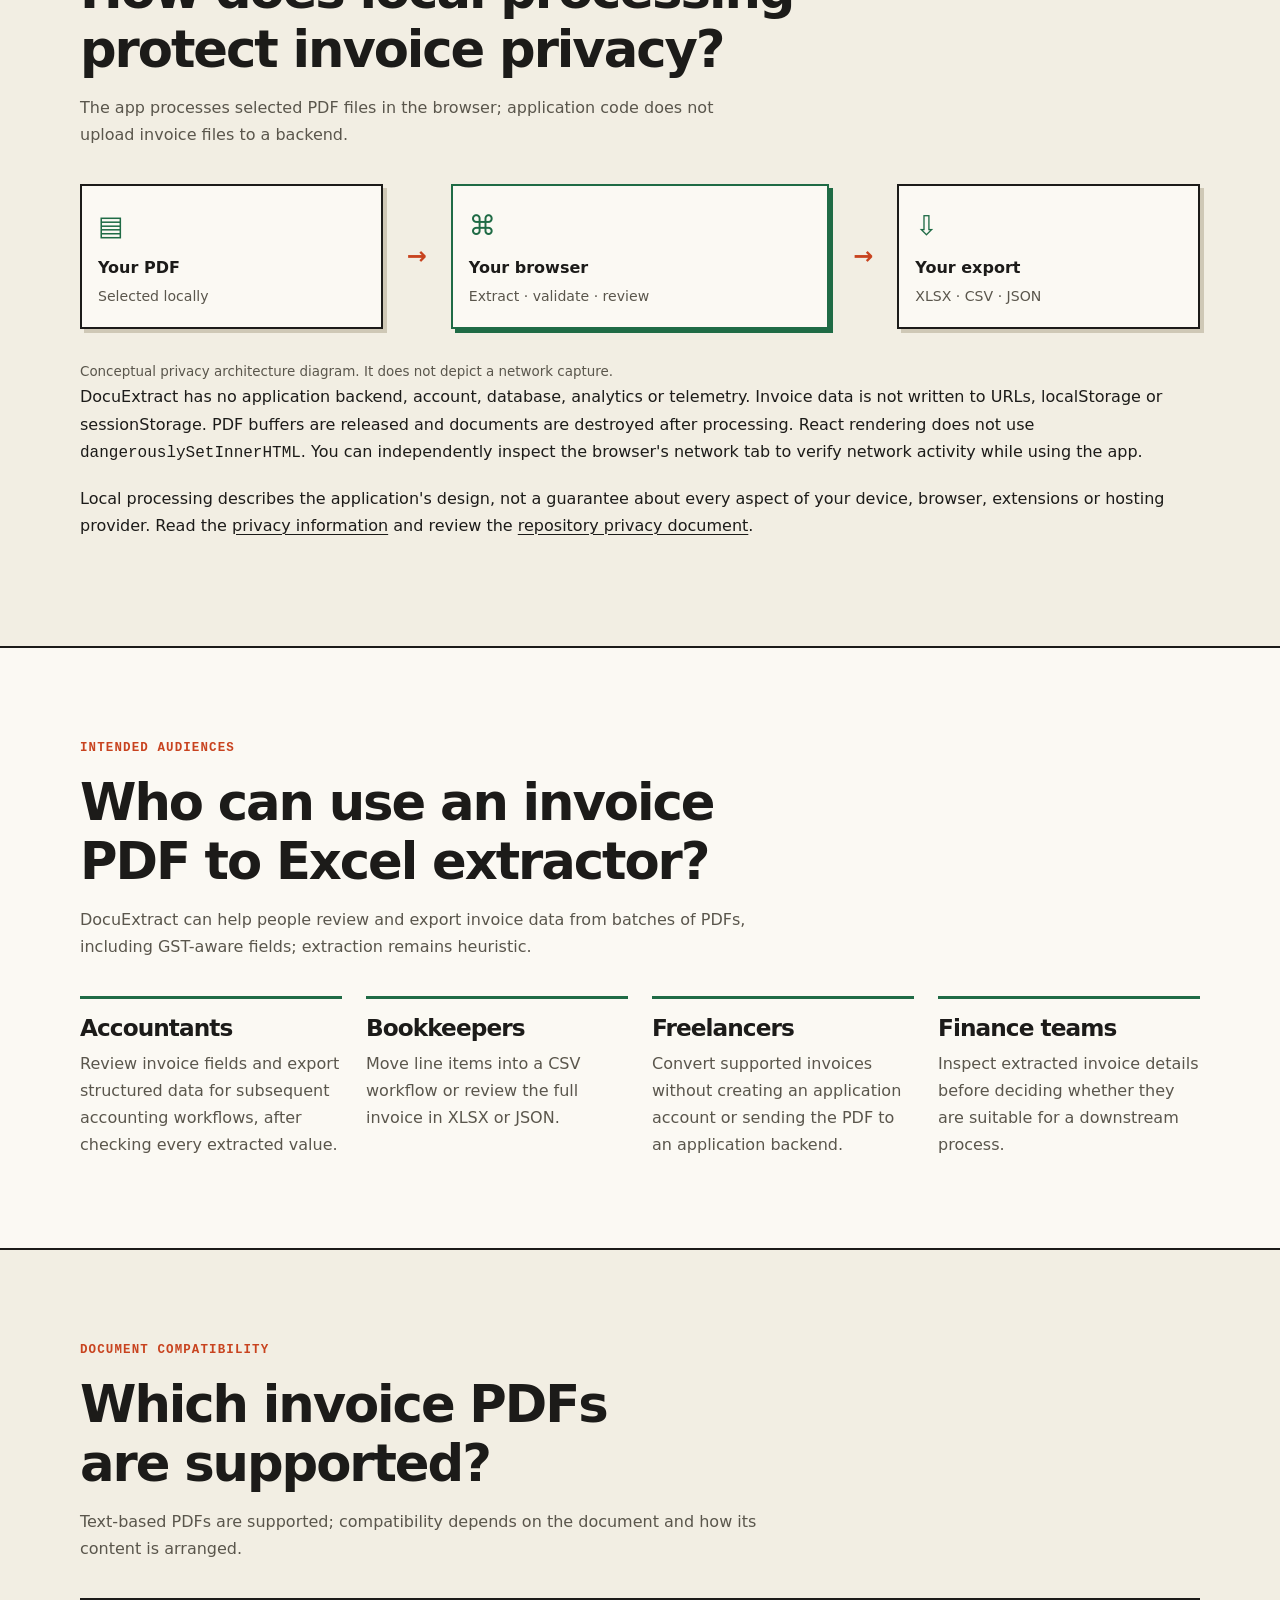
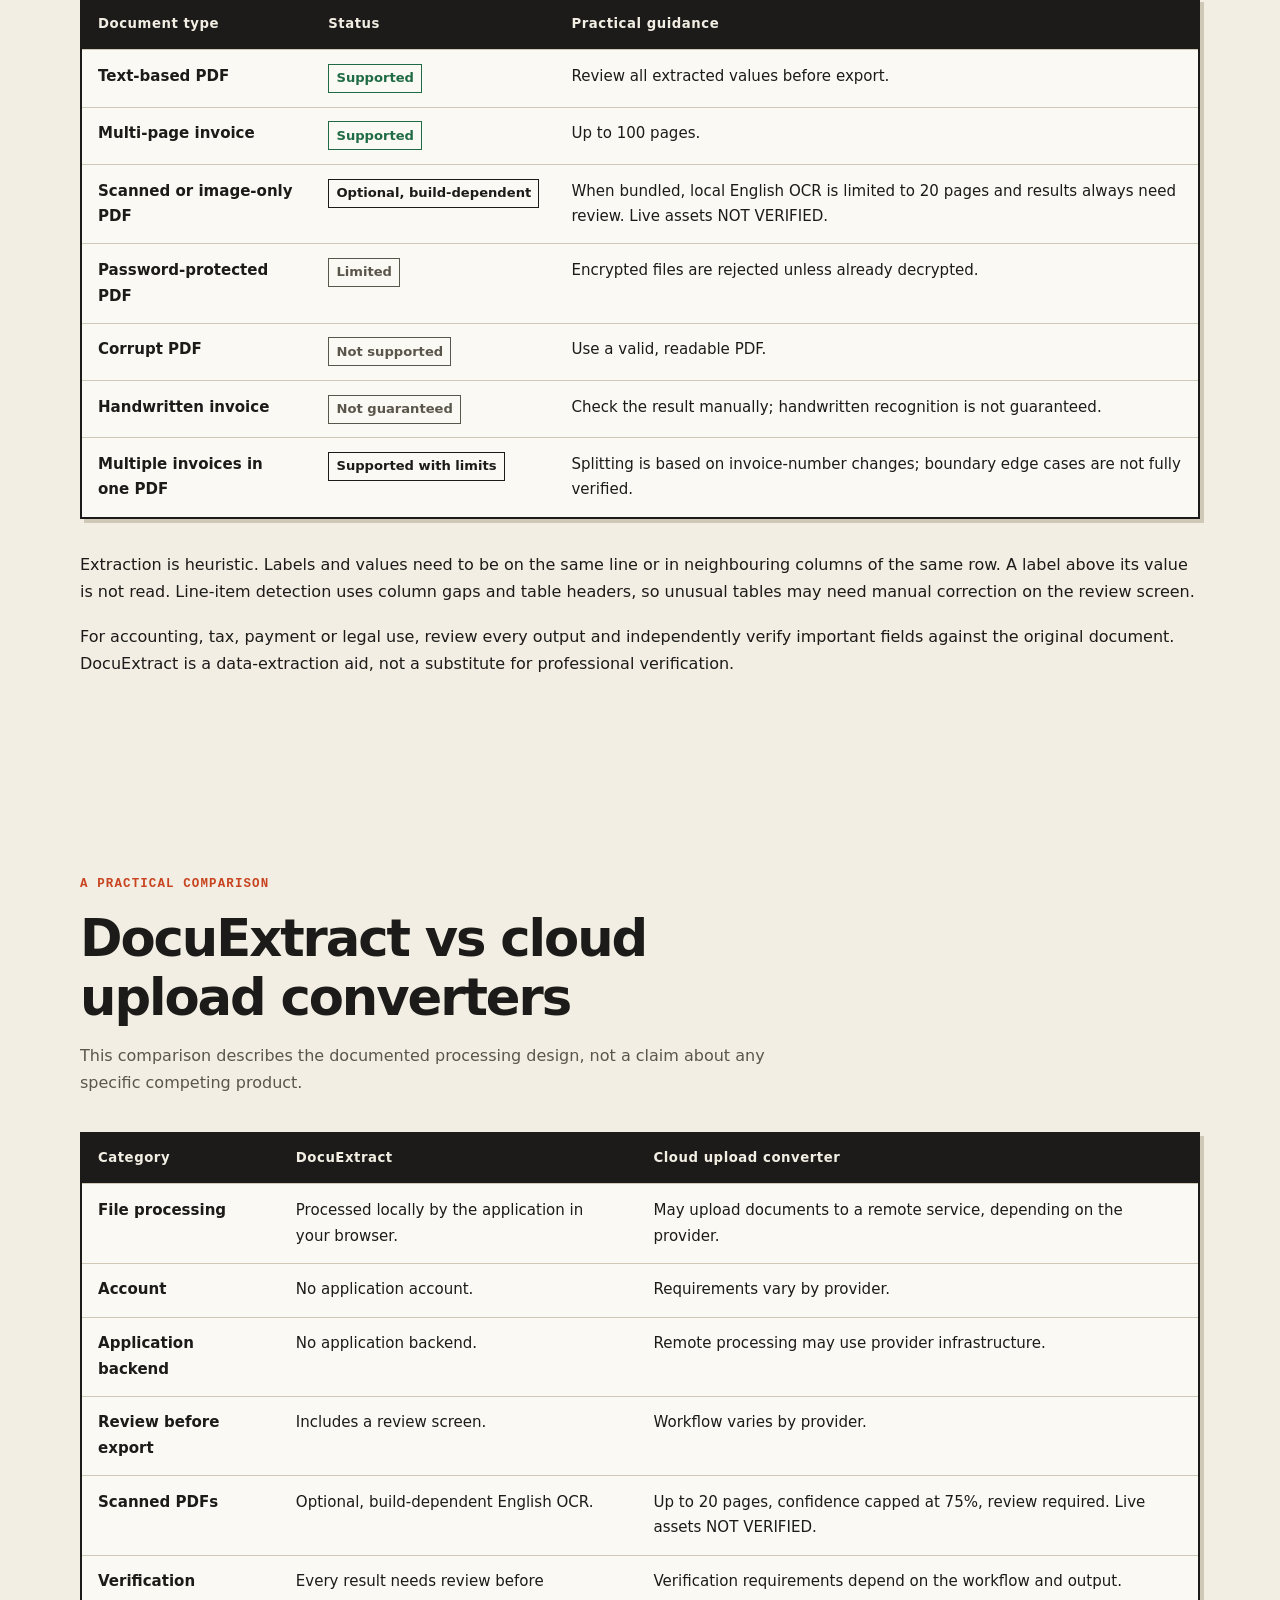
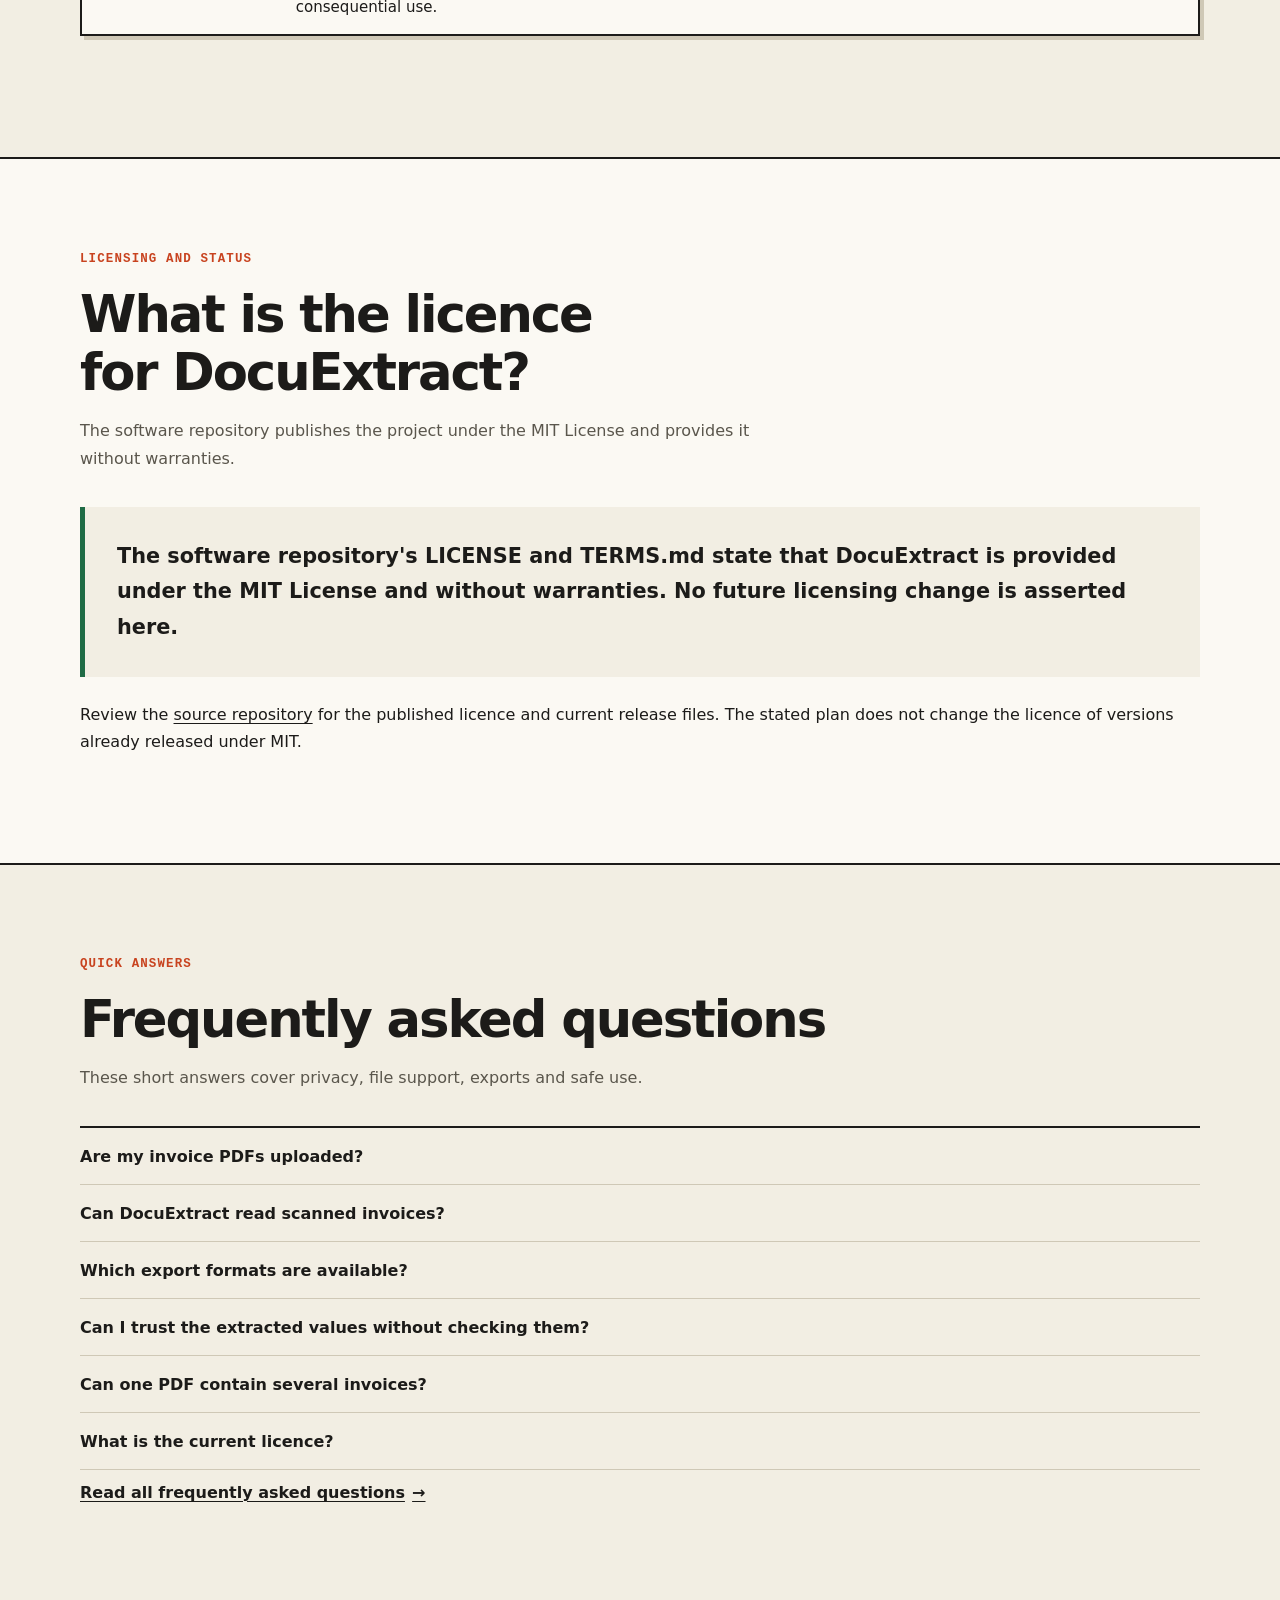
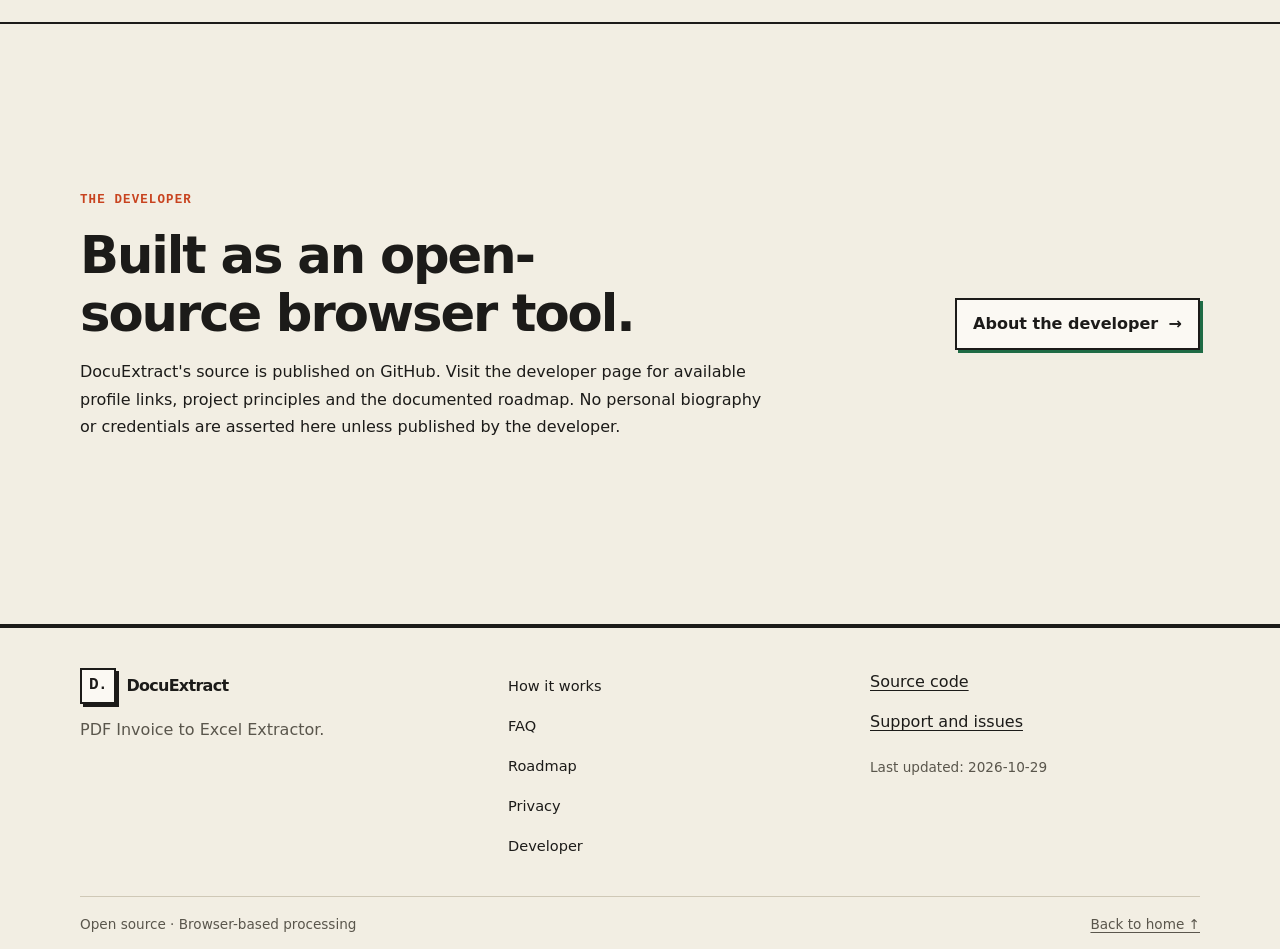
==== commit e714b1ad: "docs: clarify MIT licensing statement" ====
--- a/index.html
+++ b/index.html
@@ -274,7 +274,7 @@
         <div class="section-heading">
           <p class="eyebrow">LICENSING AND STATUS</p>
           <h2>What is the licence for DocuExtract?</h2>
-          <p>DocuExtract's current released version is open source under the MIT License. The following statement describes the developer's stated licensing plan.</p>
+          <p>The software repository publishes the project under the MIT License and provides it without warranties.</p>
         </div>
         <blockquote class="license-statement">The software repository's LICENSE and TERMS.md state that DocuExtract is provided under the MIT License and without warranties. No future licensing change is asserted here.</blockquote>
         <p>Review the <a href="https://github.com/MANayab/DocuExtract" rel="noopener">source repository</a> for the published licence and current release files. The stated plan does not change the licence of versions already released under MIT.</p>
